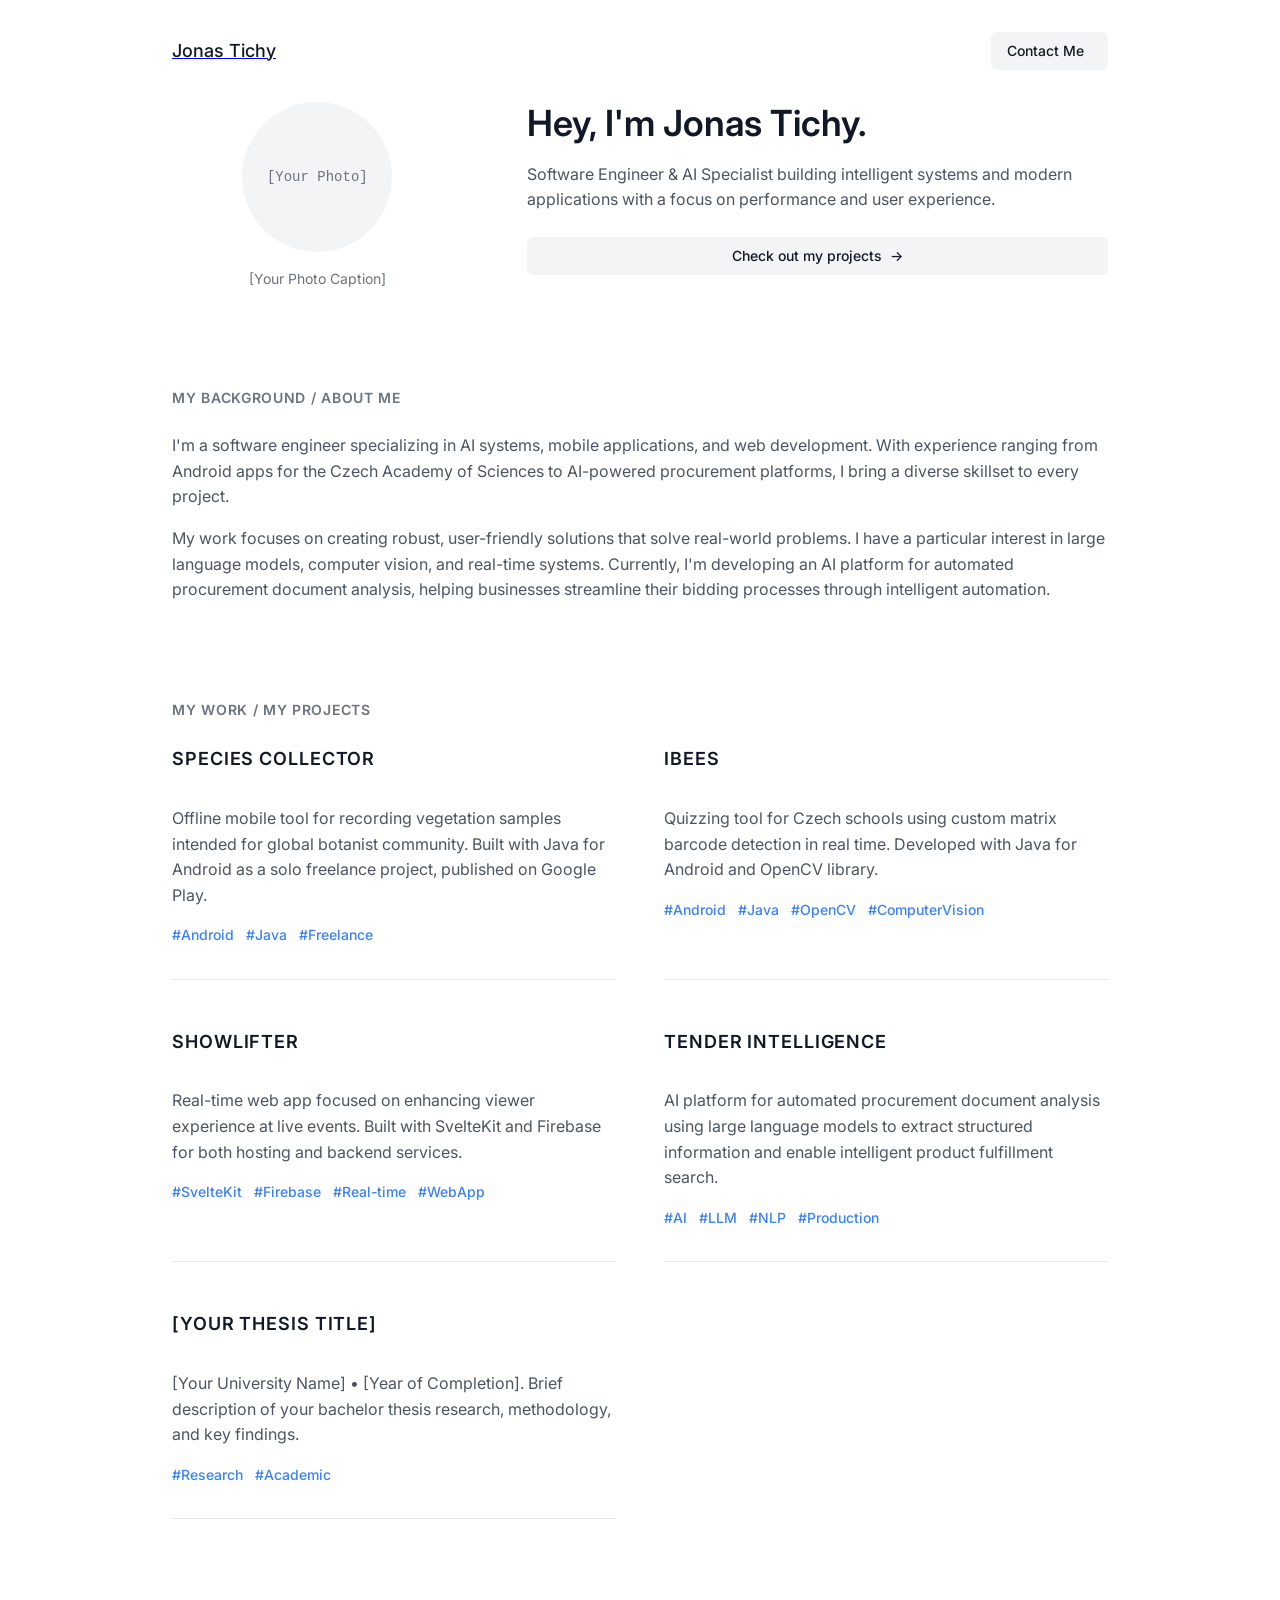
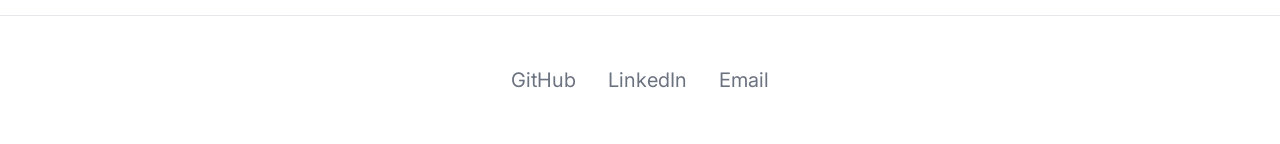
==== index.html @ cbcf2bc0 "first commit" ====
<!DOCTYPE html>
<html lang="en">
<head>
    <meta charset="UTF-8">
    <meta name="viewport" content="width=device-width, initial-scale=1.0">
    <meta name="description" content="Jonas Tichy - Software Engineer Portfolio">
    <title>Jonas Tichy | Software Engineer</title>
    <link rel="stylesheet" href="style.css">
    <link rel="preconnect" href="https://fonts.googleapis.com">
    <link rel="preconnect" href="https://fonts.gstatic.com" crossorigin>
    <link href="https://fonts.googleapis.com/css2?family=Inter:wght@400;500;600;700&display=swap" rel="stylesheet">
</head>
<body>
    <!-- NAVBAR -->
    <div class="navbar">
        <a class="nav-title-link" href="./index.html">
            <span class="nav-title">Jonas Tichy</span>
        </a>
        <a class="button" href="mailto:your.email@example.com">
            <span class="button-text">Contact Me</span>
        </a>
    </div>

    <!-- MAIN PAGE CONTENT -->
    <div id="main-content">

        <!-- PORTFOLIO HEADER -->
        <div id="portfolio-header">
            <div id="portfolio-header-image-container">
                <div class="portfolio-header-image">[Your Photo]</div>
                <div class="image-caption">[Your Photo Caption]</div>
            </div>
            <div id="portfolio-header-text-container">
                <div class="header-text">
                    <span class="main-title">Hey, I'm Jonas Tichy.</span>
                    <div class="body-text">Software Engineer & AI Specialist building intelligent systems and modern applications with a focus on performance and user experience.</div>
                </div>
                <a class="button" href="#my-work-section">
                    <span class="button-text">Check out my projects</span>
                    <span class="right-arrow-icon">→</span>
                </a>
            </div>
        </div>

        <!-- ABOUT SECTION -->
        <div id="about-section">
            <span class="subheader-text">My Background / About Me</span>
            <div class="about-section-content">
                <div class="body-text">I'm a software engineer specializing in AI systems, mobile applications, and web development. With experience ranging from Android apps for the Czech Academy of Sciences to AI-powered procurement platforms, I bring a diverse skillset to every project.</div>
                <div class="body-text">My work focuses on creating robust, user-friendly solutions that solve real-world problems. I have a particular interest in large language models, computer vision, and real-time systems. Currently, I'm developing an AI platform for automated procurement document analysis, helping businesses streamline their bidding processes through intelligent automation.</div>
            </div>
        </div>

        <!-- PROJECTS / MY WORK SECTION -->
        <div id="my-work-section">
            <span class="subheader-text">My Work / My Projects</span>

            <div class="projects-container">
                <!-- Species Collector -->
                <div class="project-card">
                    <div class="project-card-text-container">
                        <div class="subheader-text project-title">Species Collector</div>
                        <div class="body-text project-card-text">Offline mobile tool for recording vegetation samples intended for global botanist community. Built with Java for Android as a solo freelance project, published on Google Play.</div>
                    </div>
                    <div class="project-tags">
                        <span class="tag">#Android</span>
                        <span class="tag">#Java</span>
                        <span class="tag">#Freelance</span>
                    </div>
                </div>

                <!-- iBees -->
                <div class="project-card">
                    <div class="project-card-text-container">
                        <div class="subheader-text project-title">iBees</div>
                        <div class="body-text project-card-text">Quizzing tool for Czech schools using custom matrix barcode detection in real time. Developed with Java for Android and OpenCV library.</div>
                    </div>
                    <div class="project-tags">
                        <span class="tag">#Android</span>
                        <span class="tag">#Java</span>
                        <span class="tag">#OpenCV</span>
                        <span class="tag">#ComputerVision</span>
                    </div>
                </div>

                <!-- Showlifter -->
                <div class="project-card">
                    <div class="project-card-text-container">
                        <div class="subheader-text project-title">Showlifter</div>
                        <div class="body-text project-card-text">Real-time web app focused on enhancing viewer experience at live events. Built with SvelteKit and Firebase for both hosting and backend services.</div>
                    </div>
                    <div class="project-tags">
                        <span class="tag">#SvelteKit</span>
                        <span class="tag">#Firebase</span>
                        <span class="tag">#Real-time</span>
                        <span class="tag">#WebApp</span>
                    </div>
                </div>

                <!-- Tender Intelligence -->
                <div class="project-card">
                    <div class="project-card-text-container">
                        <div class="subheader-text project-title">Tender Intelligence</div>
                        <div class="body-text project-card-text">AI platform for automated procurement document analysis using large language models to extract structured information and enable intelligent product fulfillment search.</div>
                    </div>
                    <div class="project-tags">
                        <span class="tag">#AI</span>
                        <span class="tag">#LLM</span>
                        <span class="tag">#NLP</span>
                        <span class="tag">#Production</span>
                    </div>
                </div>

                <!-- Bachelor Thesis -->
                <div class="project-card">
                    <div class="project-card-text-container">
                        <div class="subheader-text project-title">[Your Thesis Title]</div>
                        <div class="body-text project-card-text">[Your University Name] • [Year of Completion]. Brief description of your bachelor thesis research, methodology, and key findings.</div>
                    </div>
                    <div class="project-tags">
                        <span class="tag">#Research</span>
                        <span class="tag">#Academic</span>
                    </div>
                </div>
            </div>
        </div>
    </div>

    <!-- FOOTER -->
    <div id="footer">
        <a class="icon-link" target="_blank" href="https://github.com/yourusername">
            <span class="footer-icon">GitHub</span>
        </a>
        <a class="icon-link" target="_blank" href="https://linkedin.com/in/yourprofile">
            <span class="footer-icon">LinkedIn</span>
        </a>
        <a class="icon-link" href="mailto:your.email@example.com">
            <span class="footer-icon">Email</span>
        </a>
    </div>

</body>
</html>
---- style.css ----
/* Base Reset */
* {
    margin: 0;
    padding: 0;
    box-sizing: border-box;
}

body {
    font-family: 'Inter', -apple-system, BlinkMacSystemFont, 'Segoe UI', Roboto, sans-serif;
    background-color: #ffffff;
    color: #111827;
    line-height: 1.6;
    font-size: 16px;
    overflow-x: hidden;
}

/* Layout */
#main-content {
    max-width: 1000px;
    margin: 0 auto;
    padding: 0 2rem;
}

/* Navbar */
.navbar {
    display: flex;
    justify-content: space-between;
    align-items: center;
    padding: 2rem 2rem;
    max-width: 1000px;
    margin: 0 auto;
}

.nav-title {
    font-size: 1.125rem;
    font-weight: 500;
    color: #111827;
    text-decoration: none;
}

.button {
    display: inline-flex;
    align-items: center;
    justify-content: center;
    padding: 0.5rem 1rem;
    background-color: #f3f4f6;
    color: #111827;
    border-radius: 0.375rem;
    text-decoration: none;
    font-weight: 500;
    font-size: 0.875rem;
    transition: all 0.2s ease-in-out;
}

.button:hover {
    background-color: #e5e7eb;
}

.button-text {
    margin-right: 0.5rem;
}

.right-arrow-icon {
    font-size: 0.875rem;
}

/* Portfolio Header */
#portfolio-header {
    display: grid;
    grid-template-columns: 1fr 2fr;
    gap: 4rem;
    margin-bottom: 6rem;
    align-items: start;
}

#portfolio-header-image-container {
    display: flex;
    flex-direction: column;
    align-items: center;
}

.portfolio-header-image {
    width: 150px;
    height: 150px;
    border-radius: 50%;
    background-color: #f3f4f6;
    display: flex;
    align-items: center;
    justify-content: center;
    color: #6b7280;
    font-family: monospace;
    font-size: 0.875rem;
    margin-bottom: 1rem;
}

.image-caption {
    color: #6b7280;
    font-size: 0.875rem;
}

#portfolio-header-text-container {
    display: flex;
    flex-direction: column;
    gap: 1.5rem;
}

.header-text {
    display: flex;
    flex-direction: column;
    gap: 1rem;
}

.main-title {
    font-size: 2.25rem;
    font-weight: 600;
    line-height: 1.2;
    color: #111827;
}

.body-text {
    color: #4b5563;
    line-height: 1.6;
    font-size: 1rem;
}

/* About Section */
#about-section {
    margin-bottom: 6rem;
}

.subheader-text {
    font-size: 0.875rem;
    font-weight: 600;
    text-transform: uppercase;
    letter-spacing: 0.05em;
    color: #6b7280;
    margin-bottom: 1.5rem;
    display: block;
}

.about-section-content {
    display: flex;
    flex-direction: column;
    gap: 1rem;
}

/* Projects Section */
#my-work-section {
    margin-bottom: 6rem;
}

.projects-container {
    display: grid;
    grid-template-columns: repeat(auto-fit, minmax(300px, 1fr));
    gap: 3rem;
}

.project-card {
    display: flex;
    flex-direction: column;
    gap: 1rem;
    padding-bottom: 2rem;
    border-bottom: 1px solid #e5e7eb;
}

.project-card-text-container {
    display: flex;
    flex-direction: column;
    gap: 0.5rem;
}

.project-title {
    font-size: 1.125rem;
    font-weight: 600;
    color: #111827;
}

.project-card-text {
    color: #4b5563;
    line-height: 1.6;
}

.project-tags {
    display: flex;
    flex-wrap: wrap;
    gap: 0.75rem;
}

.tag {
    color: #3b82f6;
    font-size: 0.875rem;
    font-weight: 500;
}

/* Footer */
#footer {
    display: flex;
    justify-content: center;
    gap: 2rem;
    padding: 3rem 0;
    border-top: 1px solid #e5e7eb;
    margin-top: 4rem;
}

.icon-link {
    color: #6b7280;
    text-decoration: none;
    transition: color 0.2s ease-in-out;
}

.icon-link:hover {
    color: #111827;
}

.footer-icon {
    font-size: 1.25rem;
}

/* Responsive Design */
@media (max-width: 768px) {
    #portfolio-header {
        grid-template-columns: 1fr;
        gap: 2rem;
    }
    
    .projects-container {
        grid-template-columns: 1fr;
    }
    
    #main-content {
        padding: 0 1.5rem;
    }
    
    .navbar {
        padding: 1.5rem 1.5rem;
    }
}

@media (max-width: 480px) {
    .main-title {
        font-size: 1.75rem;
    }
    
    #portfolio-header {
        gap: 1.5rem;
    }
}
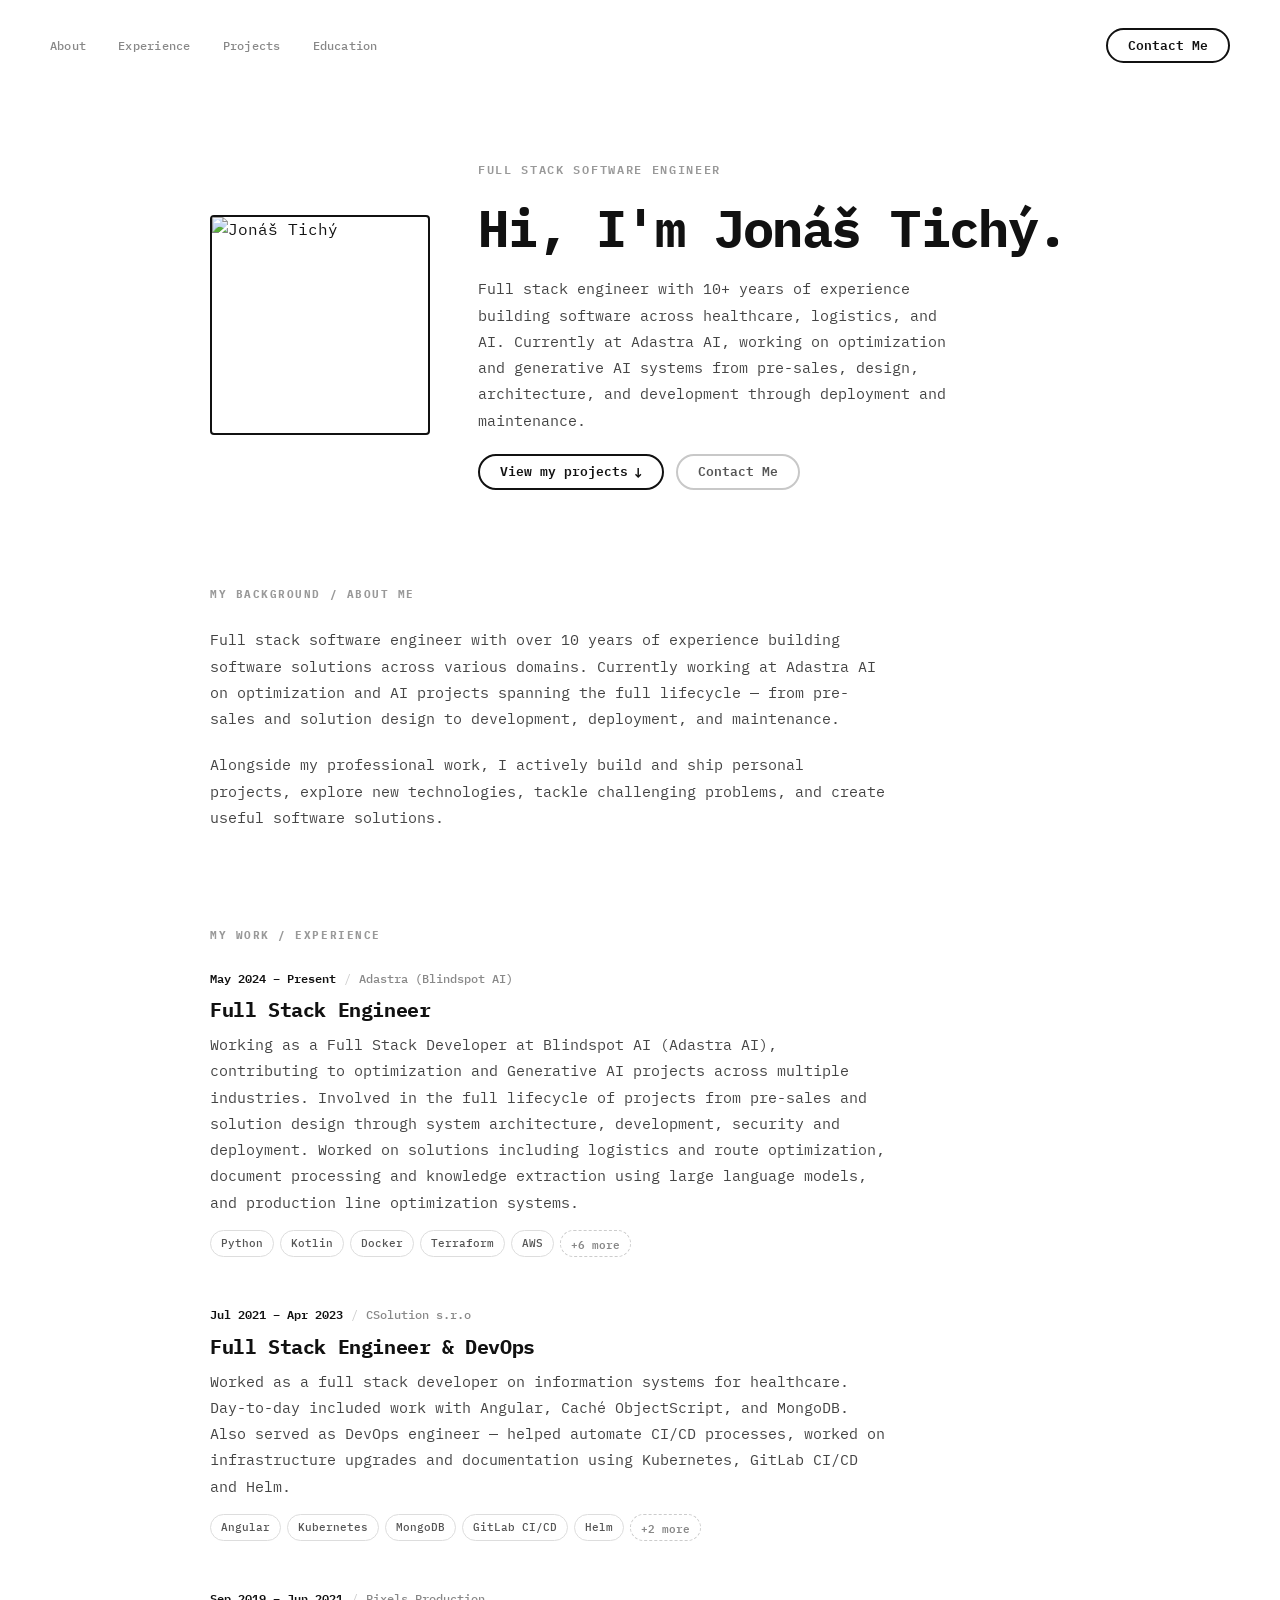
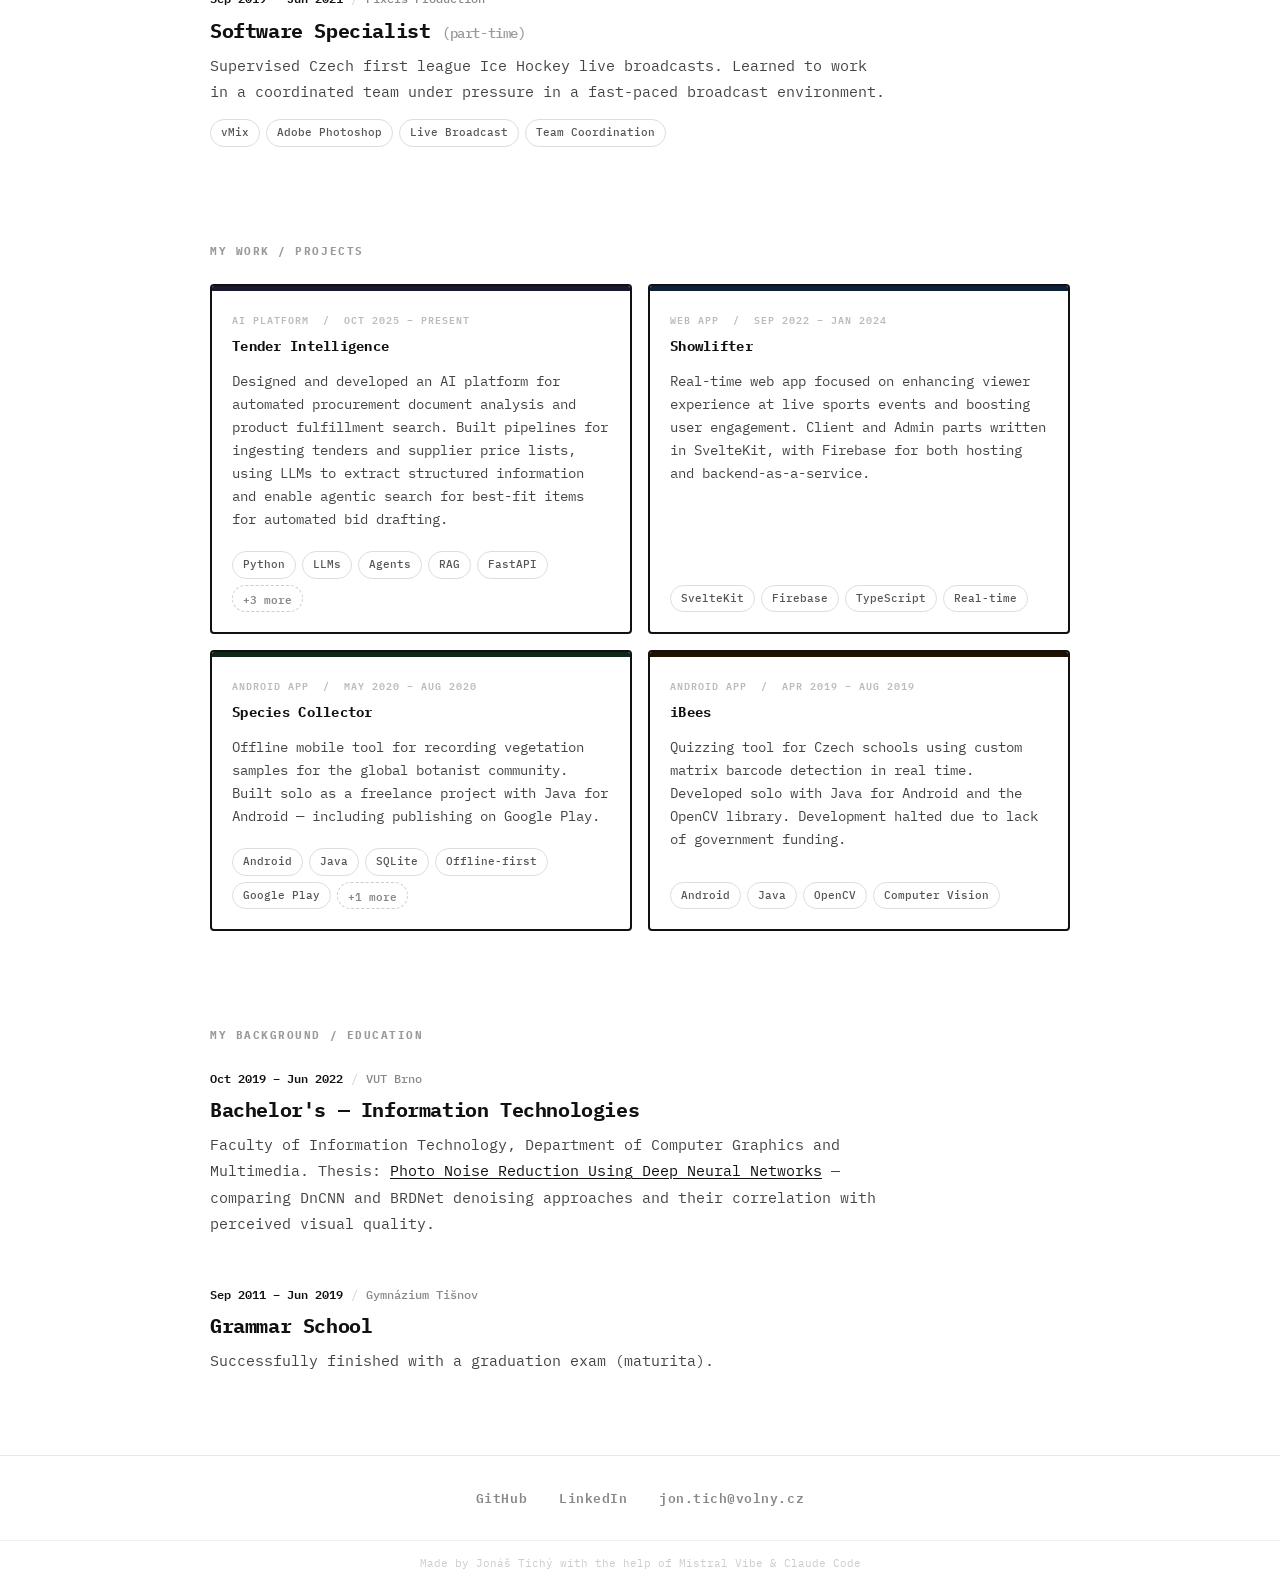
==== commit 371c57ab: "Add new design" ====
--- a/index.html
+++ b/index.html
@@ -1,143 +1,406 @@
-<!DOCTYPE html>
+<!doctype html>
 <html lang="en">
-<head>
-    <meta charset="UTF-8">
-    <meta name="viewport" content="width=device-width, initial-scale=1.0">
-    <meta name="description" content="Jonas Tichy - Software Engineer Portfolio">
-    <title>Jonas Tichy | Software Engineer</title>
-    <link rel="stylesheet" href="style.css">
-    <link rel="preconnect" href="https://fonts.googleapis.com">
-    <link rel="preconnect" href="https://fonts.gstatic.com" crossorigin>
-    <link href="https://fonts.googleapis.com/css2?family=Inter:wght@400;500;600;700&display=swap" rel="stylesheet">
-</head>
-<body>
+  <head>
+    <meta charset="UTF-8" />
+    <meta name="viewport" content="width=device-width, initial-scale=1.0" />
+    <meta
+      name="description"
+      content="Jonáš Tichý — Full Stack Software Engineer & AI Specialist building intelligent systems across logistics, healthcare, and procurement domains."
+    />
+    <meta
+      property="og:title"
+      content="Jonáš Tichý | Full Stack Software Engineer"
+    />
+    <meta
+      property="og:description"
+      content="Full stack engineer with 10+ years of experience, currently at Adastra AI."
+    />
+    <meta property="og:type" content="website" />
+    <title>Jonáš Tichý | Software Engineer</title>
+    <link rel="preconnect" href="https://fonts.googleapis.com" />
+    <link rel="preconnect" href="https://fonts.gstatic.com" crossorigin />
+    <link
+      href="https://fonts.googleapis.com/css2?family=IBM+Plex+Mono:wght@400;500;600;700&display=swap"
+      rel="stylesheet"
+    />
+    <link rel="stylesheet" href="style.css" />
+  </head>
+  <body>
+    <a class="skip-link" href="#main-content">Skip to main content</a>
+
     <!-- NAVBAR -->
-    <div class="navbar">
-        <a class="nav-title-link" href="./index.html">
-            <span class="nav-title">Jonas Tichy</span>
-        </a>
-        <a class="button" href="mailto:your.email@example.com">
-            <span class="button-text">Contact Me</span>
-        </a>
-    </div>
+    <nav
+      class="navbar"
+      id="navbar"
+      role="navigation"
+      aria-label="Main navigation"
+    >
+      <div class="nav-links">
+        <a class="nav-link" href="#about">About</a>
+        <a class="nav-link" href="#experience">Experience</a>
+        <a class="nav-link" href="#projects">Projects</a>
+        <a class="nav-link" href="#education">Education</a>
+      </div>
+      <a
+        class="button"
+        href="mailto:jon.tich@volny.cz"
+        aria-label="Send email to Jonáš Tichý"
+      >
+        <span class="button-text">Contact Me</span>
+      </a>
+    </nav>
 
     <!-- MAIN PAGE CONTENT -->
     <div id="main-content">
-
-        <!-- PORTFOLIO HEADER -->
+      <!-- HERO -->
+      <section id="hero" aria-label="Introduction">
         <div id="portfolio-header">
-            <div id="portfolio-header-image-container">
-                <div class="portfolio-header-image">[Your Photo]</div>
-                <div class="image-caption">[Your Photo Caption]</div>
-            </div>
-            <div id="portfolio-header-text-container">
-                <div class="header-text">
-                    <span class="main-title">Hey, I'm Jonas Tichy.</span>
-                    <div class="body-text">Software Engineer & AI Specialist building intelligent systems and modern applications with a focus on performance and user experience.</div>
-                </div>
-                <a class="button" href="#my-work-section">
-                    <span class="button-text">Check out my projects</span>
-                    <span class="right-arrow-icon">→</span>
-                </a>
-            </div>
+          <div id="portfolio-header-image-container">
+            <img
+              src="./assets/Sn%C3%ADmek%20obrazovky%202025-10-15%20v%208.24.34.png"
+              class="portfolio-header-image"
+              alt="Jonáš Tichý"
+            />
+          </div>
+          <div id="portfolio-header-text-container">
+            <div class="hero-label">Full Stack Software Engineer</div>
+            <h1 class="main-title">Hi, I'm Jonáš Tichý.</h1>
+            <p class="body-text hero-bio">
+              Full stack engineer with 10+ years of experience building software
+              across healthcare, logistics, and AI. Currently at Adastra AI,
+              working on optimization and generative AI systems from pre-sales,
+              design, architecture, and development through deployment and
+              maintenance.
+            </p>
+            <div class="hero-actions">
+              <a class="button" href="#projects">
+                <span class="button-text">View my projects</span>
+                <span class="arrow-icon" aria-hidden="true">↓</span>
+              </a>
+              <a class="button button-ghost" href="mailto:jon.tich@volny.cz">
+                <span class="button-text">Contact Me</span>
+              </a>
+            </div>
+          </div>
         </div>
-
-        <!-- ABOUT SECTION -->
-        <div id="about-section">
-            <span class="subheader-text">My Background / About Me</span>
-            <div class="about-section-content">
-                <div class="body-text">I'm a software engineer specializing in AI systems, mobile applications, and web development. With experience ranging from Android apps for the Czech Academy of Sciences to AI-powered procurement platforms, I bring a diverse skillset to every project.</div>
-                <div class="body-text">My work focuses on creating robust, user-friendly solutions that solve real-world problems. I have a particular interest in large language models, computer vision, and real-time systems. Currently, I'm developing an AI platform for automated procurement document analysis, helping businesses streamline their bidding processes through intelligent automation.</div>
-            </div>
+      </section>
+
+      <!-- ABOUT -->
+      <section id="about" aria-label="About Jonáš Tichý">
+        <span class="subheader-text">My Background / About Me</span>
+        <div class="about-section-content">
+          <p class="body-text">
+            Full stack software engineer with over 10 years of experience
+            building software solutions across various domains. Currently
+            working at Adastra AI on optimization and AI projects spanning the
+            full lifecycle — from pre-sales and solution design to development,
+            deployment, and maintenance.
+          </p>
+          <p class="body-text">
+            Alongside my professional work, I actively build and ship personal
+            projects, explore new technologies, tackle challenging problems, and
+            create useful software solutions.
+          </p>
         </div>
-
-        <!-- PROJECTS / MY WORK SECTION -->
-        <div id="my-work-section">
-            <span class="subheader-text">My Work / My Projects</span>
-
-            <div class="projects-container">
-                <!-- Species Collector -->
-                <div class="project-card">
-                    <div class="project-card-text-container">
-                        <div class="subheader-text project-title">Species Collector</div>
-                        <div class="body-text project-card-text">Offline mobile tool for recording vegetation samples intended for global botanist community. Built with Java for Android as a solo freelance project, published on Google Play.</div>
-                    </div>
-                    <div class="project-tags">
-                        <span class="tag">#Android</span>
-                        <span class="tag">#Java</span>
-                        <span class="tag">#Freelance</span>
-                    </div>
-                </div>
-
-                <!-- iBees -->
-                <div class="project-card">
-                    <div class="project-card-text-container">
-                        <div class="subheader-text project-title">iBees</div>
-                        <div class="body-text project-card-text">Quizzing tool for Czech schools using custom matrix barcode detection in real time. Developed with Java for Android and OpenCV library.</div>
-                    </div>
-                    <div class="project-tags">
-                        <span class="tag">#Android</span>
-                        <span class="tag">#Java</span>
-                        <span class="tag">#OpenCV</span>
-                        <span class="tag">#ComputerVision</span>
-                    </div>
-                </div>
-
-                <!-- Showlifter -->
-                <div class="project-card">
-                    <div class="project-card-text-container">
-                        <div class="subheader-text project-title">Showlifter</div>
-                        <div class="body-text project-card-text">Real-time web app focused on enhancing viewer experience at live events. Built with SvelteKit and Firebase for both hosting and backend services.</div>
-                    </div>
-                    <div class="project-tags">
-                        <span class="tag">#SvelteKit</span>
-                        <span class="tag">#Firebase</span>
-                        <span class="tag">#Real-time</span>
-                        <span class="tag">#WebApp</span>
-                    </div>
-                </div>
-
-                <!-- Tender Intelligence -->
-                <div class="project-card">
-                    <div class="project-card-text-container">
-                        <div class="subheader-text project-title">Tender Intelligence</div>
-                        <div class="body-text project-card-text">AI platform for automated procurement document analysis using large language models to extract structured information and enable intelligent product fulfillment search.</div>
-                    </div>
-                    <div class="project-tags">
-                        <span class="tag">#AI</span>
-                        <span class="tag">#LLM</span>
-                        <span class="tag">#NLP</span>
-                        <span class="tag">#Production</span>
-                    </div>
-                </div>
-
-                <!-- Bachelor Thesis -->
-                <div class="project-card">
-                    <div class="project-card-text-container">
-                        <div class="subheader-text project-title">[Your Thesis Title]</div>
-                        <div class="body-text project-card-text">[Your University Name] • [Year of Completion]. Brief description of your bachelor thesis research, methodology, and key findings.</div>
-                    </div>
-                    <div class="project-tags">
-                        <span class="tag">#Research</span>
-                        <span class="tag">#Academic</span>
-                    </div>
-                </div>
-            </div>
+      </section>
+
+      <!-- EXPERIENCE -->
+      <section id="experience" aria-label="Work experience">
+        <span class="subheader-text">My Work / Experience</span>
+        <div class="experience-list">
+          <div class="experience-item">
+            <div class="experience-meta">
+              <span class="experience-period">May 2024 – Present</span>
+              <span class="experience-sep" aria-hidden="true">/</span>
+              <span class="experience-org">Adastra (Blindspot AI)</span>
+            </div>
+            <h3 class="experience-title">Full Stack Engineer</h3>
+            <p class="body-text">
+              Working as a Full Stack Developer at Blindspot AI (Adastra AI),
+              contributing to optimization and Generative AI projects across
+              multiple industries. Involved in the full lifecycle of projects
+              from pre-sales and solution design through system architecture,
+              development, security and deployment. Worked on solutions
+              including logistics and route optimization, document processing
+              and knowledge extraction using large language models, and
+              production line optimization systems.
+            </p>
+            <div class="tag-row">
+              <span class="tag">Python</span>
+              <span class="tag">Kotlin</span>
+              <span class="tag">Docker</span>
+              <span class="tag">Terraform</span>
+              <span class="tag">AWS</span>
+              <span class="tag-more-wrapper">
+                <button class="tag tag-more" aria-expanded="false">
+                  +6 more
+                </button>
+                <div class="tag-popover" hidden>
+                  <span class="tag">Azure</span>
+                  <span class="tag">LLMs</span>
+                  <span class="tag">React</span>
+                  <span class="tag">Svelte</span>
+                  <span class="tag">CI/CD</span>
+                  <span class="tag">Kubernetes</span>
+                </div>
+              </span>
+            </div>
+          </div>
+
+          <div class="experience-item">
+            <div class="experience-meta">
+              <span class="experience-period">Jul 2021 – Apr 2023</span>
+              <span class="experience-sep" aria-hidden="true">/</span>
+              <span class="experience-org">CSolution s.r.o</span>
+            </div>
+            <h3 class="experience-title">Full Stack Engineer &amp; DevOps</h3>
+            <p class="body-text">
+              Worked as a full stack developer on information systems for
+              healthcare. Day-to-day included work with Angular, Caché
+              ObjectScript, and MongoDB. Also served as DevOps engineer — helped
+              automate CI/CD processes, worked on infrastructure upgrades and
+              documentation using Kubernetes, GitLab CI/CD and Helm.
+            </p>
+            <div class="tag-row">
+              <span class="tag">Angular</span>
+              <span class="tag">Kubernetes</span>
+              <span class="tag">MongoDB</span>
+              <span class="tag">GitLab CI/CD</span>
+              <span class="tag">Helm</span>
+              <span class="tag-more-wrapper">
+                <button class="tag tag-more" aria-expanded="false">
+                  +2 more
+                </button>
+                <div class="tag-popover" hidden>
+                  <span class="tag">Docker</span>
+                  <span class="tag">Caché ObjectScript</span>
+                </div>
+              </span>
+            </div>
+          </div>
+
+          <div class="experience-item">
+            <div class="experience-meta">
+              <span class="experience-period">Sep 2019 – Jun 2021</span>
+              <span class="experience-sep" aria-hidden="true">/</span>
+              <span class="experience-org">Pixels Production</span>
+            </div>
+            <h3 class="experience-title">
+              Software Specialist
+              <span class="experience-note">(part-time)</span>
+            </h3>
+            <p class="body-text">
+              Supervised Czech first league Ice Hockey live broadcasts. Learned
+              to work in a coordinated team under pressure in a fast-paced
+              broadcast environment.
+            </p>
+            <div class="tag-row">
+              <span class="tag">vMix</span>
+              <span class="tag">Adobe Photoshop</span>
+              <span class="tag">Live Broadcast</span>
+              <span class="tag">Team Coordination</span>
+            </div>
+          </div>
         </div>
+      </section>
+
+      <!-- PROJECTS -->
+      <section id="projects" aria-label="Notable projects">
+        <span class="subheader-text">My Work / Projects</span>
+        <div class="projects-container">
+          <div class="project-card">
+            <div class="project-color-bar" style="--ph-color: #1a1a2e"></div>
+            <div class="project-card-text-container">
+              <div class="project-card-header">
+                <div class="project-meta">
+                  AI Platform &nbsp;/&nbsp; Oct 2025 – Present
+                </div>
+                <span class="project-title">Tender Intelligence</span>
+              </div>
+              <p class="body-text project-card-text">
+                Designed and developed an AI platform for automated procurement
+                document analysis and product fulfillment search. Built
+                pipelines for ingesting tenders and supplier price lists, using
+                LLMs to extract structured information and enable agentic search
+                for best-fit items for automated bid drafting.
+              </p>
+              <div class="tag-row">
+                <span class="tag">Python</span>
+                <span class="tag">LLMs</span>
+                <span class="tag">Agents</span>
+                <span class="tag">RAG</span>
+                <span class="tag">FastAPI</span>
+                <span class="tag-more-wrapper">
+                  <button class="tag tag-more" aria-expanded="false">
+                    +3 more
+                  </button>
+                  <div class="tag-popover" hidden>
+                    <span class="tag">Docker</span>
+                    <span class="tag">PostgreSQL</span>
+                    <span class="tag">On-premise</span>
+                  </div>
+                </span>
+              </div>
+            </div>
+          </div>
+
+          <div class="project-card">
+            <div class="project-color-bar" style="--ph-color: #0d2137"></div>
+            <div class="project-card-text-container">
+              <div class="project-card-header">
+                <div class="project-meta">
+                  Web App &nbsp;/&nbsp; Sep 2022 – Jan 2024
+                </div>
+                <span class="project-title">Showlifter</span>
+              </div>
+              <p class="body-text project-card-text">
+                Real-time web app focused on enhancing viewer experience at live
+                sports events and boosting user engagement. Client and Admin
+                parts written in SvelteKit, with Firebase for both hosting and
+                backend-as-a-service.
+              </p>
+              <div class="tag-row">
+                <span class="tag">SvelteKit</span>
+                <span class="tag">Firebase</span>
+                <span class="tag">TypeScript</span>
+                <span class="tag">Real-time</span>
+              </div>
+            </div>
+          </div>
+
+          <div class="project-card">
+            <div class="project-color-bar" style="--ph-color: #0f2818"></div>
+            <div class="project-card-text-container">
+              <div class="project-card-header">
+                <div class="project-meta">
+                  Android App &nbsp;/&nbsp; May 2020 – Aug 2020
+                </div>
+                <span class="project-title">Species Collector</span>
+              </div>
+              <p class="body-text project-card-text">
+                Offline mobile tool for recording vegetation samples for the
+                global botanist community. Built solo as a freelance project
+                with Java for Android — including publishing on Google Play.
+              </p>
+              <div class="tag-row">
+                <span class="tag">Android</span>
+                <span class="tag">Java</span>
+                <span class="tag">SQLite</span>
+                <span class="tag">Offline-first</span>
+                <span class="tag">Google Play</span>
+                <span class="tag-more-wrapper">
+                  <button class="tag tag-more" aria-expanded="false">
+                    +1 more
+                  </button>
+                  <div class="tag-popover" hidden>
+                    <span class="tag">Freelance</span>
+                  </div>
+                </span>
+              </div>
+            </div>
+          </div>
+
+          <div class="project-card">
+            <div class="project-color-bar" style="--ph-color: #1f1200"></div>
+            <div class="project-card-text-container">
+              <div class="project-card-header">
+                <div class="project-meta">
+                  Android App &nbsp;/&nbsp; Apr 2019 – Aug 2019
+                </div>
+                <span class="project-title">iBees</span>
+              </div>
+              <p class="body-text project-card-text">
+                Quizzing tool for Czech schools using custom matrix barcode
+                detection in real time. Developed solo with Java for Android and
+                the OpenCV library. Development halted due to lack of government
+                funding.
+              </p>
+              <div class="tag-row">
+                <span class="tag">Android</span>
+                <span class="tag">Java</span>
+                <span class="tag">OpenCV</span>
+                <span class="tag">Computer Vision</span>
+              </div>
+            </div>
+          </div>
+        </div>
+      </section>
+
+      <!-- EDUCATION -->
+      <section id="education" aria-label="Education">
+        <span class="subheader-text">My Background / Education</span>
+        <div class="experience-list">
+          <div class="experience-item">
+            <div class="experience-meta">
+              <span class="experience-period">Oct 2019 – Jun 2022</span>
+              <span class="experience-sep" aria-hidden="true">/</span>
+              <span class="experience-org">VUT Brno</span>
+            </div>
+            <h3 class="experience-title">
+              Bachelor's — Information Technologies
+            </h3>
+            <p class="body-text">
+              Faculty of Information Technology, Department of Computer Graphics
+              and Multimedia. Thesis:
+              <a
+                class="inline-link"
+                href="https://www.fit.vut.cz/study/thesis/25132/.en"
+                target="_blank"
+                rel="noopener noreferrer"
+                >Photo Noise Reduction Using Deep Neural Networks</a
+              >
+              — comparing DnCNN and BRDNet denoising approaches and their
+              correlation with perceived visual quality.
+            </p>
+          </div>
+
+          <div class="experience-item">
+            <div class="experience-meta">
+              <span class="experience-period">Sep 2011 – Jun 2019</span>
+              <span class="experience-sep" aria-hidden="true">/</span>
+              <span class="experience-org">Gymnázium Tišnov</span>
+            </div>
+            <h3 class="experience-title">Grammar School</h3>
+            <p class="body-text">
+              Successfully finished with a graduation exam (maturita).
+            </p>
+          </div>
+        </div>
+      </section>
     </div>
 
     <!-- FOOTER -->
-    <div id="footer">
-        <a class="icon-link" target="_blank" href="https://github.com/yourusername">
-            <span class="footer-icon">GitHub</span>
-        </a>
-        <a class="icon-link" target="_blank" href="https://linkedin.com/in/yourprofile">
-            <span class="footer-icon">LinkedIn</span>
-        </a>
-        <a class="icon-link" href="mailto:your.email@example.com">
-            <span class="footer-icon">Email</span>
-        </a>
-    </div>
-
-</body>
-</html>+    <footer id="footer" role="contentinfo">
+      <a
+        class="icon-link"
+        href="https://github.com/JondaGit"
+        target="_blank"
+        rel="noopener noreferrer"
+        aria-label="GitHub profile"
+        >GitHub</a
+      >
+      <a
+        class="icon-link"
+        href="https://www.linkedin.com/in/jon%C3%A1%C5%A1-tich%C3%BD-436128239/"
+        target="_blank"
+        rel="noopener noreferrer"
+        aria-label="LinkedIn profile"
+        >LinkedIn</a
+      >
+      <a
+        class="icon-link"
+        href="mailto:jon.tich@volny.cz"
+        aria-label="Send email"
+        >jon.tich@volny.cz</a
+      >
+    </footer>
+
+    <div id="made-by">Made by Jonáš Tichý with the help of Mistral Vibe &amp; Claude Code</div>
+
+    <button class="scroll-top" id="scrollTop" aria-label="Scroll to top">
+      ↑
+    </button>
+
+    <script src="script.js"></script>
+  </body>
+</html>
--- a/style.css
+++ b/style.css
@@ -1,247 +1,575 @@
-/* Base Reset */
-* {
-    margin: 0;
-    padding: 0;
-    box-sizing: border-box;
+/* ============================================
+   BASE RESET
+   ============================================ */
+*, *::before, *::after {
+  box-sizing: border-box;
+  margin: 0;
+  padding: 0;
+}
+
+html {
+  text-size-adjust: none;
+  -webkit-text-size-adjust: none;
+  scroll-behavior: smooth;
 }
 
 body {
-    font-family: 'Inter', -apple-system, BlinkMacSystemFont, 'Segoe UI', Roboto, sans-serif;
-    background-color: #ffffff;
-    color: #111827;
-    line-height: 1.6;
-    font-size: 16px;
-    overflow-x: hidden;
-}
-
-/* Layout */
+  font-family: 'IBM Plex Mono', 'Courier New', monospace;
+  background-color: #ffffff;
+  color: #111111;
+  line-height: 1.6;
+  font-size: 16px;
+  -webkit-font-smoothing: antialiased;
+  -moz-osx-font-smoothing: grayscale;
+  overflow-x: hidden;
+}
+
+a { color: inherit; text-decoration: none; }
+ul, ol { list-style: none; }
+button { border: none; background: none; cursor: pointer; font: inherit; color: inherit; }
+img, svg { display: block; }
+
+/* ============================================
+   SKIP LINK
+   ============================================ */
+.skip-link {
+  position: fixed;
+  top: -100%;
+  left: 1rem;
+  z-index: 9999;
+  background: #111;
+  color: #fff;
+  padding: 8px 16px;
+  border-radius: 50px;
+  font-size: 13px;
+  font-weight: 600;
+  transition: top 0.2s;
+}
+.skip-link:focus { top: 1rem; }
+
+/* ============================================
+   NAVBAR
+   ============================================ */
+.navbar {
+  width: 100%;
+  padding: 28px 50px;
+  display: flex;
+  justify-content: space-between;
+  align-items: center;
+  position: fixed;
+  top: 0;
+  left: 0;
+  z-index: 100;
+  background: rgba(255, 255, 255, 0.92);
+  backdrop-filter: blur(12px);
+  -webkit-backdrop-filter: blur(12px);
+  border-bottom: 1px solid transparent;
+  transition: border-color 0.25s ease, padding 0.25s ease;
+}
+
+.navbar.scrolled {
+  border-color: #e8e8e8;
+  padding: 20px 50px;
+}
+
+.nav-links {
+  display: flex;
+  gap: 2rem;
+  margin-right: auto;
+}
+
+.nav-link {
+  font-size: 12px;
+  font-weight: 500;
+  color: #888;
+  letter-spacing: 0.02em;
+  transition: color 0.15s ease;
+}
+.nav-link:hover { color: #111; }
+
+/* ============================================
+   BUTTONS
+   ============================================ */
+.button {
+  display: inline-flex;
+  align-items: center;
+  gap: 6px;
+  padding: 9px 20px;
+  border: 2px solid #111111;
+  border-radius: 50px;
+  font-family: inherit;
+  font-size: 13px;
+  font-weight: 600;
+  color: #111111;
+  text-decoration: none;
+  background: transparent;
+  transition: background 0.15s ease, color 0.15s ease;
+  cursor: pointer;
+  white-space: nowrap;
+}
+
+.button:hover {
+  background: #111111;
+  color: #ffffff;
+}
+
+.button-ghost {
+  border-color: #c8c8c8;
+  color: #555;
+}
+.button-ghost:hover {
+  background: #111;
+  color: #fff;
+  border-color: #111;
+}
+
+.button-text { line-height: 1; }
+
+.arrow-icon {
+  font-size: 14px;
+  line-height: 1;
+  display: inline-block;
+  transition: transform 0.15s ease;
+}
+.button:hover .arrow-icon { transform: translateY(2px); }
+
+/* ============================================
+   MAIN LAYOUT
+   ============================================ */
 #main-content {
-    max-width: 1000px;
-    margin: 0 auto;
-    padding: 0 2rem;
-}
-
-/* Navbar */
-.navbar {
-    display: flex;
-    justify-content: space-between;
-    align-items: center;
-    padding: 2rem 2rem;
-    max-width: 1000px;
-    margin: 0 auto;
-}
-
-.nav-title {
-    font-size: 1.125rem;
-    font-weight: 500;
-    color: #111827;
-    text-decoration: none;
-}
-
-.button {
-    display: inline-flex;
-    align-items: center;
-    justify-content: center;
-    padding: 0.5rem 1rem;
-    background-color: #f3f4f6;
-    color: #111827;
-    border-radius: 0.375rem;
-    text-decoration: none;
-    font-weight: 500;
-    font-size: 0.875rem;
-    transition: all 0.2s ease-in-out;
-}
-
-.button:hover {
-    background-color: #e5e7eb;
-}
-
-.button-text {
-    margin-right: 0.5rem;
-}
-
-.right-arrow-icon {
-    font-size: 0.875rem;
-}
-
-/* Portfolio Header */
+  max-width: 960px;
+  margin: 0 auto;
+  padding: 160px 50px 80px;
+  display: flex;
+  flex-direction: column;
+  gap: 96px;
+}
+
+/* ============================================
+   HERO
+   ============================================ */
 #portfolio-header {
-    display: grid;
-    grid-template-columns: 1fr 2fr;
-    gap: 4rem;
-    margin-bottom: 6rem;
-    align-items: start;
+  display: flex;
+  gap: 48px;
+  align-items: center;
 }
 
 #portfolio-header-image-container {
-    display: flex;
+  flex-shrink: 0;
+  width: 220px;
+}
+
+.portfolio-header-image {
+  width: 100%;
+  height: 220px;
+  object-fit: cover;
+  object-position: center top;
+  border-radius: 4px;
+  border: 2px solid #111;
+}
+
+#portfolio-header-text-container {
+  display: flex;
+  flex-direction: column;
+  gap: 20px;
+}
+
+.hero-label {
+  font-size: 12px;
+  font-weight: 600;
+  text-transform: uppercase;
+  letter-spacing: 0.14em;
+  color: #999;
+}
+
+.main-title {
+  font-size: clamp(2rem, 5vw, 3.25rem);
+  font-weight: 700;
+  line-height: 1.1;
+  letter-spacing: -0.03em;
+  color: #111;
+}
+
+.hero-bio {
+  max-width: 480px;
+}
+
+.hero-actions {
+  display: flex;
+  gap: 12px;
+  flex-wrap: wrap;
+}
+
+/* ============================================
+   TYPOGRAPHY
+   ============================================ */
+.subheader-text {
+  font-size: 11px;
+  font-weight: 700;
+  text-transform: uppercase;
+  letter-spacing: 0.14em;
+  color: #999;
+  display: block;
+  margin-bottom: 24px;
+}
+
+.body-text {
+  font-size: 15px;
+  font-weight: 400;
+  color: #444;
+  line-height: 1.75;
+}
+
+/* ============================================
+   ABOUT
+   ============================================ */
+#about {
+  display: flex;
+  flex-direction: column;
+}
+
+.about-section-content {
+  display: flex;
+  flex-direction: column;
+  gap: 20px;
+  max-width: 680px;
+}
+
+/* ============================================
+   PROJECT COLOR BAR
+   ============================================ */
+.project-color-bar {
+  width: 100%;
+  height: 5px;
+  background-color: var(--ph-color, #1a1a1a);
+  flex-shrink: 0;
+}
+
+/* ============================================
+   TAG POPOVER
+   ============================================ */
+
+.tag-row {
+  display: flex;
+  flex-wrap: wrap;
+  gap: 6px;
+  align-items: center;
+}
+
+.tag {
+  display: inline-block;
+  font-family: inherit;
+  font-size: 11px;
+  font-weight: 500;
+  color: #555;
+  padding: 4px 10px;
+  border: 1.5px solid #ddd;
+  border-radius: 50px;
+  white-space: nowrap;
+}
+
+.tag-more-wrapper {
+  position: relative;
+  display: inline-flex;
+}
+
+.tag-more {
+  display: inline-block;
+  font-family: inherit;
+  font-size: 11px;
+  font-weight: 600;
+  color: #888;
+  padding: 4px 10px;
+  border: 1.5px dashed #ccc;
+  border-radius: 50px;
+  white-space: nowrap;
+  cursor: pointer;
+  transition: color 0.15s ease, border-color 0.15s ease;
+}
+.tag-more:hover,
+.tag-more[aria-expanded="true"] {
+  color: #111;
+  border-color: #111;
+}
+
+.tag-popover {
+  position: absolute;
+  bottom: calc(100% + 6px);
+  left: 0;
+  background: #fff;
+  border: 2px solid #111;
+  border-radius: 4px;
+  padding: 10px 12px;
+  display: flex;
+  flex-wrap: wrap;
+  gap: 6px;
+  min-width: 120px;
+  z-index: 50;
+  box-shadow: 3px 3px 0 #111;
+}
+.tag-popover[hidden] { display: none; }
+
+/* ============================================
+   EXPERIENCE
+   ============================================ */
+#experience {
+  display: flex;
+  flex-direction: column;
+}
+
+.experience-list {
+  display: flex;
+  flex-direction: column;
+  gap: 48px;
+}
+
+.experience-item {
+  display: flex;
+  flex-direction: column;
+  gap: 10px;
+  max-width: 680px;
+}
+
+.experience-meta {
+  display: flex;
+  align-items: center;
+  gap: 8px;
+}
+
+.experience-period {
+  font-size: 12px;
+  font-weight: 600;
+  color: #111;
+}
+
+.experience-sep {
+  color: #ccc;
+  font-size: 12px;
+}
+
+.experience-org {
+  font-size: 12px;
+  font-weight: 500;
+  color: #888;
+}
+
+.experience-title {
+  font-size: 20px;
+  font-weight: 700;
+  letter-spacing: -0.02em;
+  color: #111;
+  line-height: 1.2;
+}
+
+.experience-note {
+  font-size: 14px;
+  font-weight: 500;
+  color: #999;
+}
+
+.inline-link {
+  color: #111;
+  text-decoration: underline;
+  text-underline-offset: 2px;
+}
+.inline-link:hover { opacity: 0.6; }
+
+.experience-item .tag-row {
+  margin-top: 4px;
+}
+
+/* ============================================
+   PROJECTS
+   ============================================ */
+#projects {
+  display: flex;
+  flex-direction: column;
+}
+
+.projects-container {
+  display: grid;
+  grid-template-columns: repeat(auto-fill, minmax(280px, 1fr));
+  gap: 16px;
+}
+
+.project-card {
+  border: 2px solid #111;
+  border-radius: 4px;
+  padding: 0;
+  display: flex;
+  flex-direction: column;
+  overflow: hidden;
+  transition: background 0.15s ease;
+}
+.project-card:hover { background: #f9f9f9; }
+
+.project-card-placeholder {
+  border-color: #ddd;
+  opacity: 0.6;
+}
+.project-card-placeholder:hover { background: transparent; }
+
+.project-card-text-container {
+  display: flex;
+  flex-direction: column;
+  gap: 12px;
+  flex: 1;
+  padding: 20px;
+}
+
+.project-card-header {
+  display: flex;
+  flex-direction: column;
+  gap: 4px;
+}
+
+.project-meta {
+  font-size: 10px;
+  font-weight: 600;
+  text-transform: uppercase;
+  letter-spacing: 0.1em;
+  color: #bbb;
+  margin-bottom: 4px;
+}
+
+.project-title {
+  display: block;
+  font-size: 14px;
+  font-weight: 700;
+  letter-spacing: 0.02em;
+  color: #111;
+}
+
+.project-card-text {
+  font-size: 14px;
+  line-height: 1.65;
+}
+
+.project-card .tag-row { margin-top: auto; padding-top: 8px; }
+
+/* ============================================
+   FOOTER
+   ============================================ */
+#footer {
+  width: 100%;
+  display: flex;
+  padding: 32px 50px;
+  justify-content: center;
+  align-items: center;
+  gap: 32px;
+  border-top: 1px solid #e8e8e8;
+}
+
+.icon-link {
+  font-size: 13px;
+  font-weight: 600;
+  color: #888;
+  transition: color 0.15s ease;
+  letter-spacing: 0.04em;
+}
+.icon-link:hover { color: #111; }
+
+#made-by {
+  width: 100%;
+  text-align: center;
+  padding: 14px;
+  font-size: 11px;
+  font-weight: 400;
+  color: #ccc;
+  border-top: 1px solid #f0f0f0;
+}
+
+/* ============================================
+   SCROLL TO TOP
+   ============================================ */
+.scroll-top {
+  position: fixed;
+  bottom: 2rem;
+  right: 2rem;
+  width: 40px;
+  height: 40px;
+  border: 2px solid #111;
+  border-radius: 50%;
+  font-family: inherit;
+  font-size: 16px;
+  font-weight: 700;
+  color: #111;
+  background: #fff;
+  display: flex;
+  align-items: center;
+  justify-content: center;
+  cursor: pointer;
+  z-index: 90;
+  opacity: 0;
+  transform: translateY(8px);
+  pointer-events: none;
+  transition: opacity 0.25s ease, transform 0.25s ease, background 0.15s ease, color 0.15s ease;
+}
+.scroll-top.visible {
+  opacity: 1;
+  transform: translateY(0);
+  pointer-events: all;
+}
+.scroll-top:hover { background: #111; color: #fff; }
+
+/* ============================================
+   FOCUS
+   ============================================ */
+:focus-visible {
+  outline: 2px solid #111;
+  outline-offset: 3px;
+  border-radius: 2px;
+}
+
+/* ============================================
+   RESPONSIVE
+   ============================================ */
+
+/* Large screens */
+@media (max-width: 1200px) {
+  #main-content { padding-left: 40px; padding-right: 40px; }
+  .navbar { padding-left: 40px; padding-right: 40px; }
+  #footer { padding-left: 40px; padding-right: 40px; }
+}
+
+/* Medium screens */
+@media (max-width: 900px) {
+  .nav-links { display: none; }
+  #main-content { padding-left: 30px; padding-right: 30px; }
+  .navbar { padding-left: 30px; padding-right: 30px; }
+  #footer { padding-left: 30px; padding-right: 30px; }
+}
+
+/* Tablet */
+@media (max-width: 700px) {
+  #main-content {
+    padding: 130px 24px 60px;
+    gap: 64px;
+  }
+  .navbar { padding: 20px 24px; }
+  .navbar.scrolled { padding: 16px 24px; }
+  #footer { padding: 24px; gap: 24px; }
+
+  .main-title { letter-spacing: -0.02em; }
+  .projects-container { grid-template-columns: 1fr; }
+}
+
+/* Mobile */
+@media (max-width: 480px) {
+  .hero-actions { flex-direction: column; align-items: flex-start; }
+  .scroll-top { bottom: 1.25rem; right: 1.25rem; }
+}
+
+/* Hero photo stacks on small screens */
+@media (max-width: 700px) {
+  #portfolio-header {
     flex-direction: column;
-    align-items: center;
-}
-
-.portfolio-header-image {
-    width: 150px;
-    height: 150px;
-    border-radius: 50%;
-    background-color: #f3f4f6;
-    display: flex;
-    align-items: center;
-    justify-content: center;
-    color: #6b7280;
-    font-family: monospace;
-    font-size: 0.875rem;
-    margin-bottom: 1rem;
-}
-
-.image-caption {
-    color: #6b7280;
-    font-size: 0.875rem;
-}
-
-#portfolio-header-text-container {
-    display: flex;
-    flex-direction: column;
-    gap: 1.5rem;
-}
-
-.header-text {
-    display: flex;
-    flex-direction: column;
-    gap: 1rem;
-}
-
-.main-title {
-    font-size: 2.25rem;
-    font-weight: 600;
-    line-height: 1.2;
-    color: #111827;
-}
-
-.body-text {
-    color: #4b5563;
-    line-height: 1.6;
-    font-size: 1rem;
-}
-
-/* About Section */
-#about-section {
-    margin-bottom: 6rem;
-}
-
-.subheader-text {
-    font-size: 0.875rem;
-    font-weight: 600;
-    text-transform: uppercase;
-    letter-spacing: 0.05em;
-    color: #6b7280;
-    margin-bottom: 1.5rem;
-    display: block;
-}
-
-.about-section-content {
-    display: flex;
-    flex-direction: column;
-    gap: 1rem;
-}
-
-/* Projects Section */
-#my-work-section {
-    margin-bottom: 6rem;
-}
-
-.projects-container {
-    display: grid;
-    grid-template-columns: repeat(auto-fit, minmax(300px, 1fr));
-    gap: 3rem;
-}
-
-.project-card {
-    display: flex;
-    flex-direction: column;
-    gap: 1rem;
-    padding-bottom: 2rem;
-    border-bottom: 1px solid #e5e7eb;
-}
-
-.project-card-text-container {
-    display: flex;
-    flex-direction: column;
-    gap: 0.5rem;
-}
-
-.project-title {
-    font-size: 1.125rem;
-    font-weight: 600;
-    color: #111827;
-}
-
-.project-card-text {
-    color: #4b5563;
-    line-height: 1.6;
-}
-
-.project-tags {
-    display: flex;
-    flex-wrap: wrap;
-    gap: 0.75rem;
-}
-
-.tag {
-    color: #3b82f6;
-    font-size: 0.875rem;
-    font-weight: 500;
-}
-
-/* Footer */
-#footer {
-    display: flex;
-    justify-content: center;
-    gap: 2rem;
-    padding: 3rem 0;
-    border-top: 1px solid #e5e7eb;
-    margin-top: 4rem;
-}
-
-.icon-link {
-    color: #6b7280;
-    text-decoration: none;
-    transition: color 0.2s ease-in-out;
-}
-
-.icon-link:hover {
-    color: #111827;
-}
-
-.footer-icon {
-    font-size: 1.25rem;
-}
-
-/* Responsive Design */
-@media (max-width: 768px) {
-    #portfolio-header {
-        grid-template-columns: 1fr;
-        gap: 2rem;
-    }
-    
-    .projects-container {
-        grid-template-columns: 1fr;
-    }
-    
-    #main-content {
-        padding: 0 1.5rem;
-    }
-    
-    .navbar {
-        padding: 1.5rem 1.5rem;
-    }
-}
-
-@media (max-width: 480px) {
-    .main-title {
-        font-size: 1.75rem;
-    }
-    
-    #portfolio-header {
-        gap: 1.5rem;
-    }
-}+    gap: 28px;
+  }
+  #portfolio-header-image-container {
+    width: 140px;
+  }
+  .portfolio-header-image {
+    height: 140px;
+  }
+}
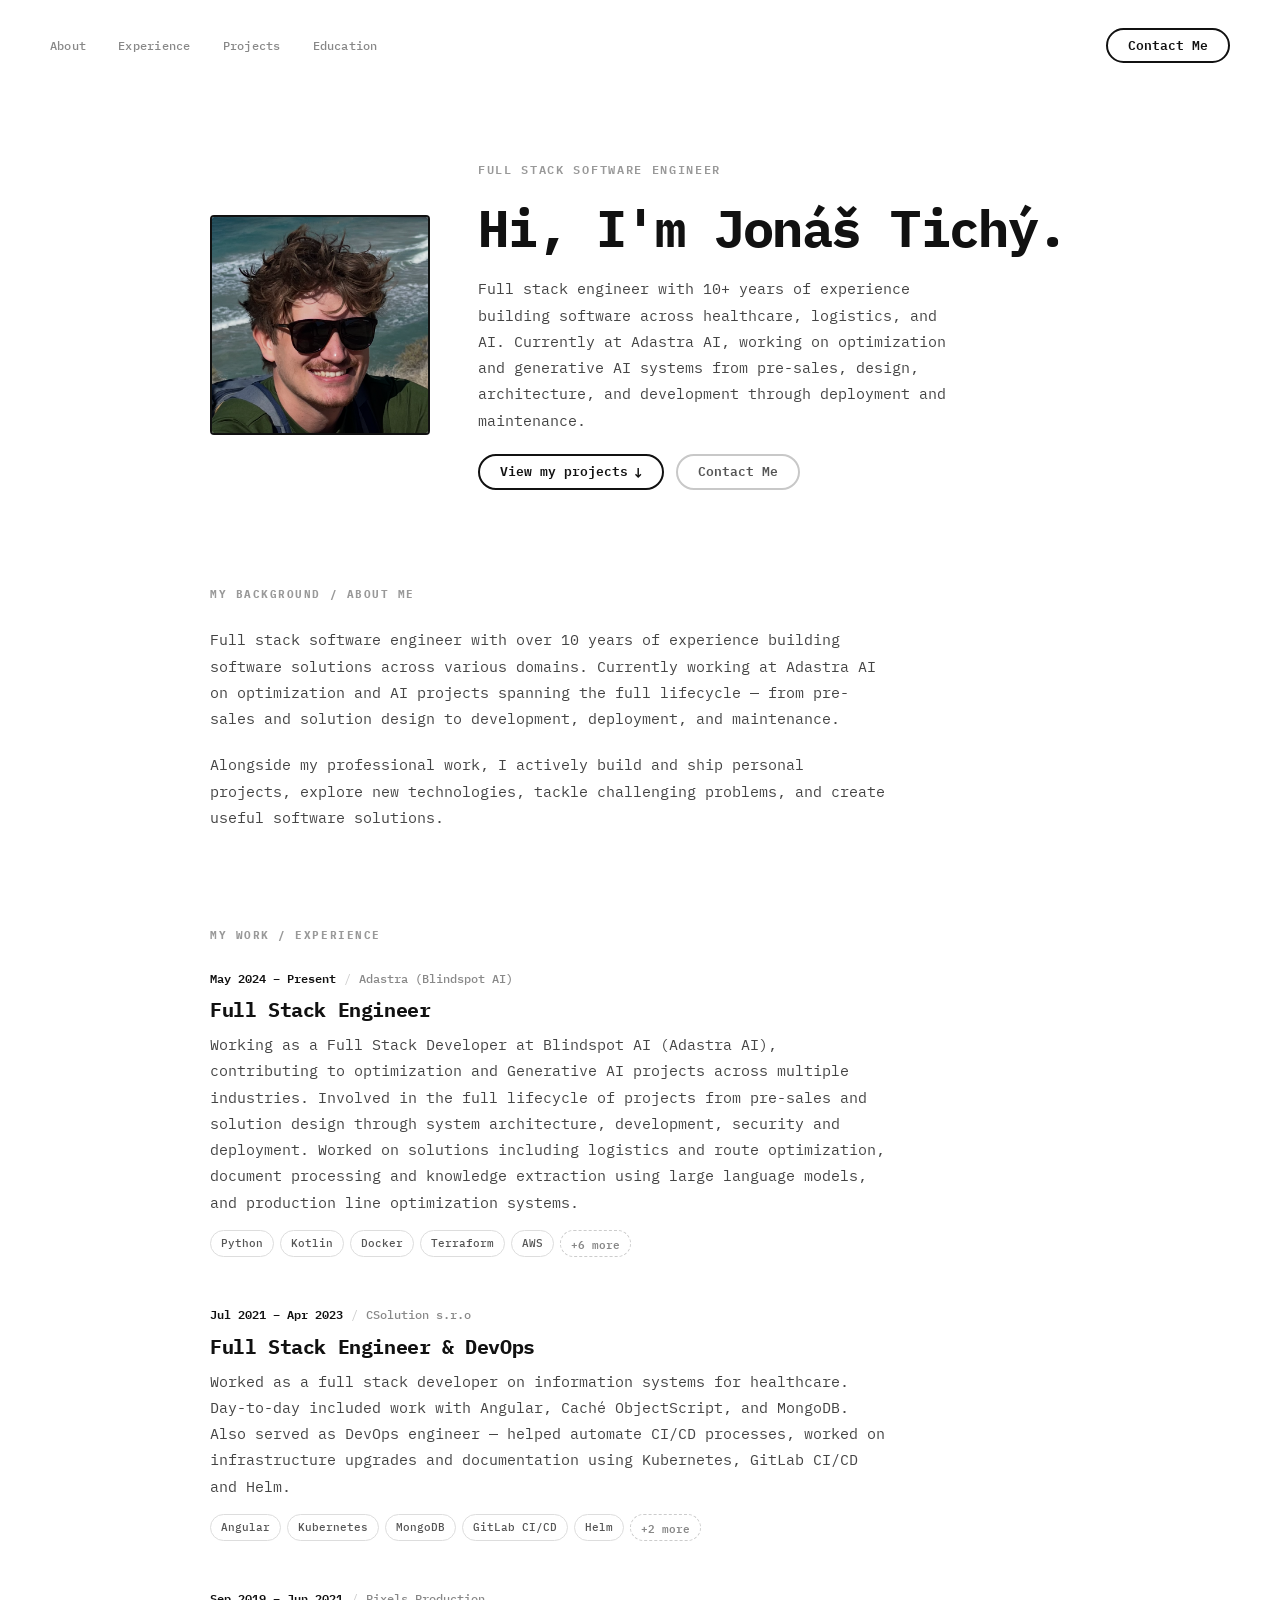
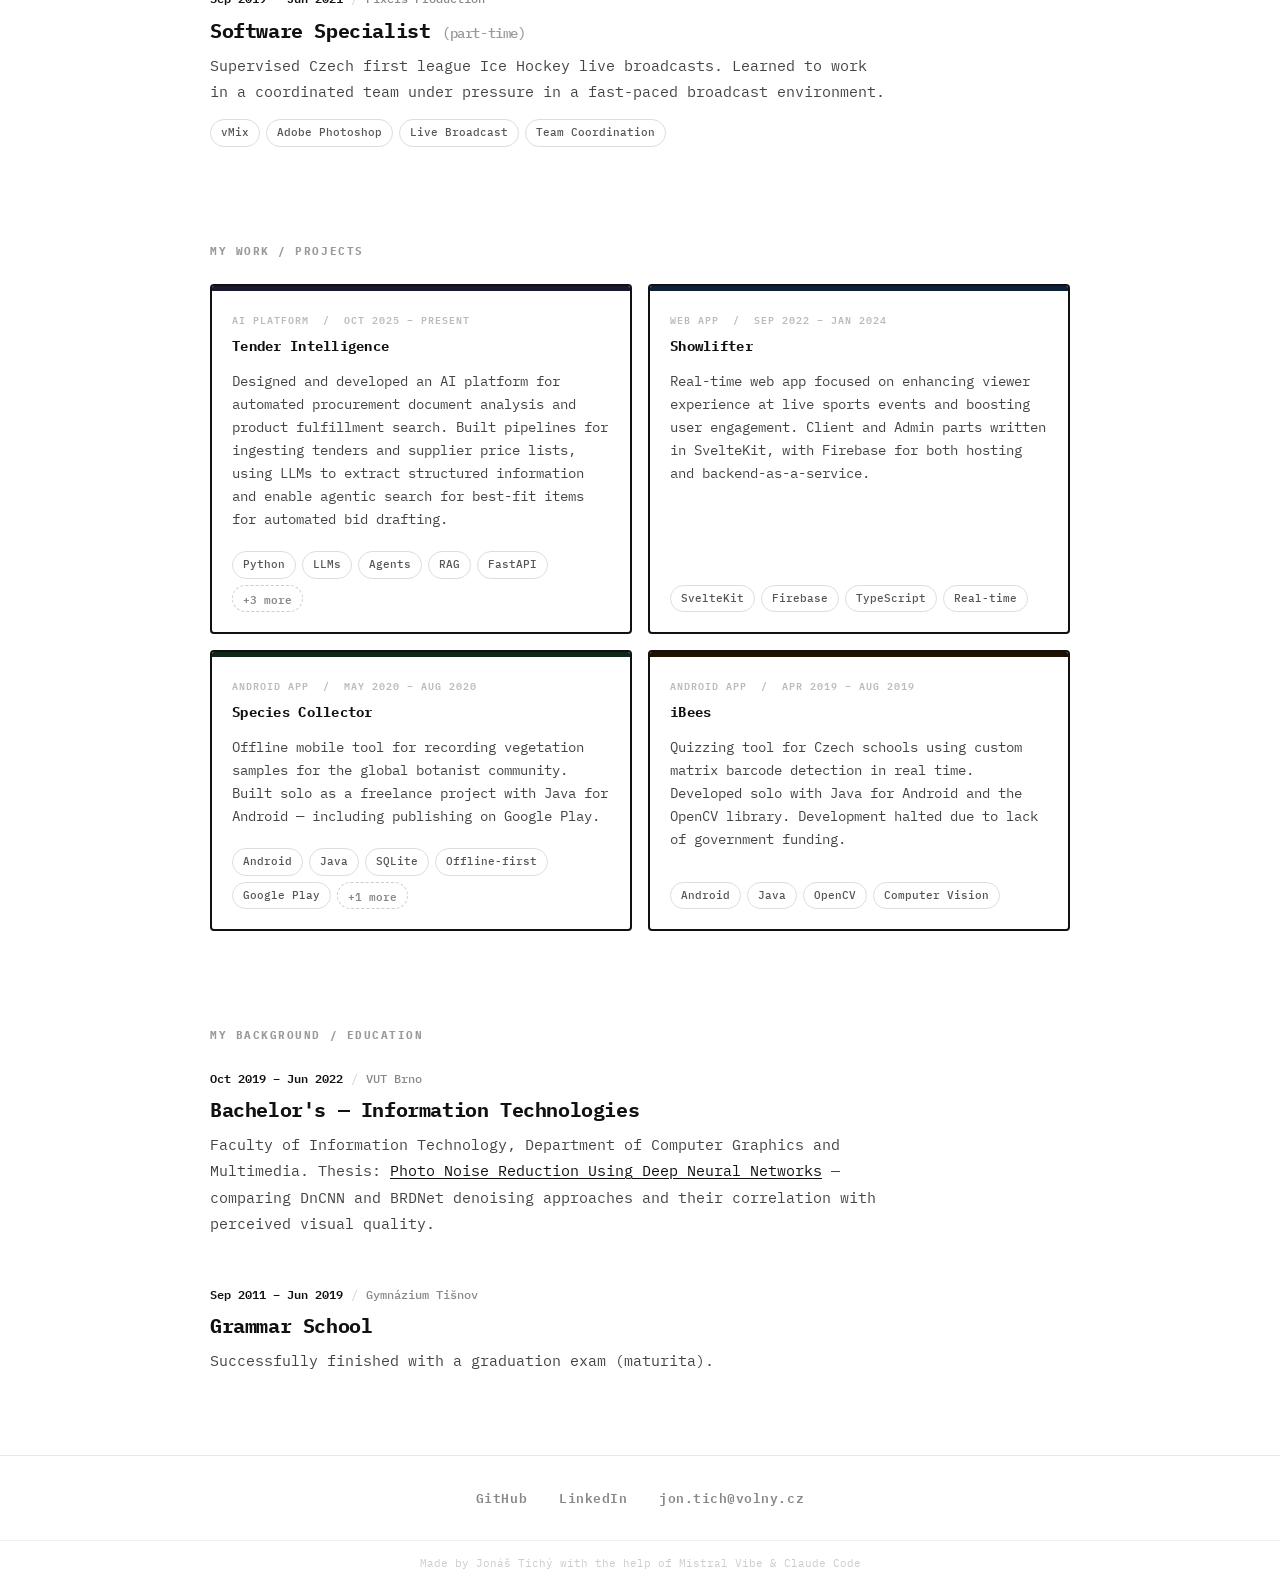
==== commit 535e0582: "Change photo name to fix the relative path issue" ====
--- a/index.html
+++ b/index.html
@@ -57,7 +57,7 @@
         <div id="portfolio-header">
           <div id="portfolio-header-image-container">
             <img
-              src="./assets/Sn%C3%ADmek%20obrazovky%202025-10-15%20v%208.24.34.png"
+              src="./assets/photo.png"
               class="portfolio-header-image"
               alt="Jonáš Tichý"
             />
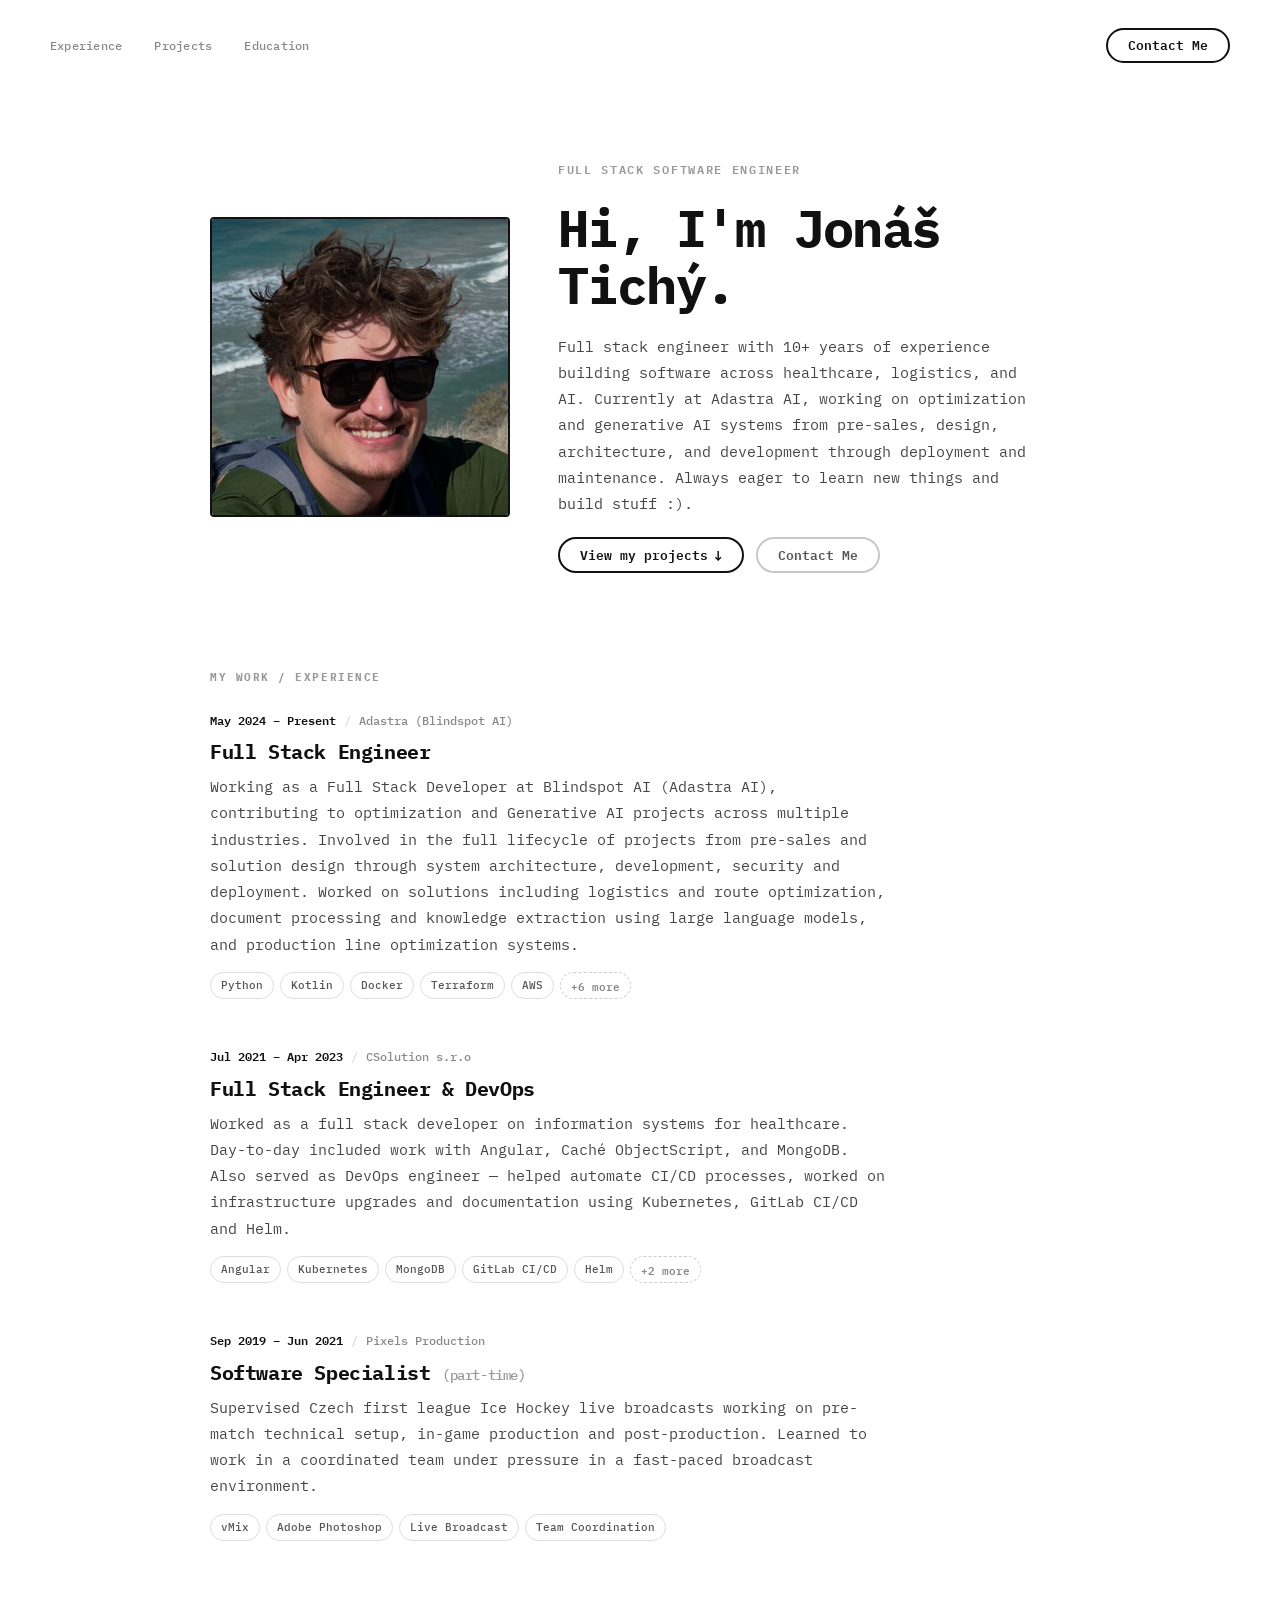
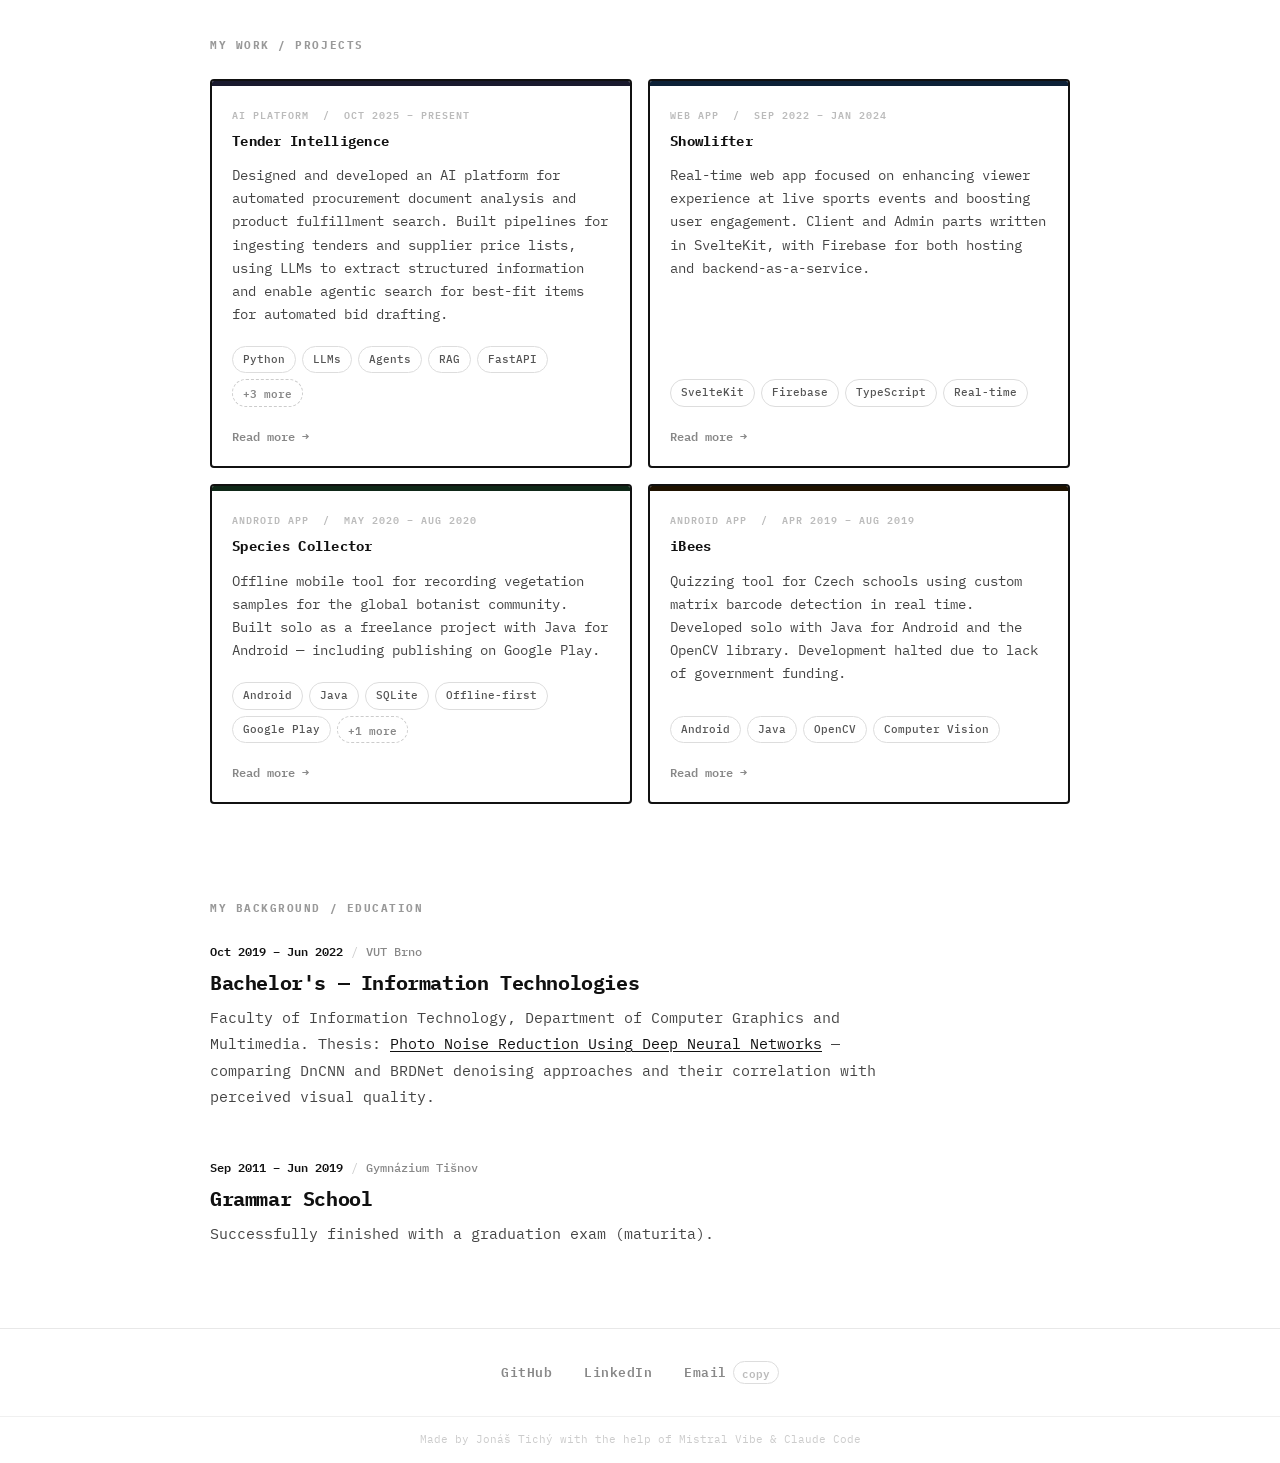
==== commit 7d64c958: "Add Tender Intelligence screenshots" ====
--- a/index.html
+++ b/index.html
@@ -36,7 +36,6 @@
       aria-label="Main navigation"
     >
       <div class="nav-links">
-        <a class="nav-link" href="#about">About</a>
         <a class="nav-link" href="#experience">Experience</a>
         <a class="nav-link" href="#projects">Projects</a>
         <a class="nav-link" href="#education">Education</a>
@@ -70,7 +69,7 @@
               across healthcare, logistics, and AI. Currently at Adastra AI,
               working on optimization and generative AI systems from pre-sales,
               design, architecture, and development through deployment and
-              maintenance.
+              maintenance. Always eager to learn new things and build stuff :).
             </p>
             <div class="hero-actions">
               <a class="button" href="#projects">
@@ -82,25 +81,6 @@
               </a>
             </div>
           </div>
-        </div>
-      </section>
-
-      <!-- ABOUT -->
-      <section id="about" aria-label="About Jonáš Tichý">
-        <span class="subheader-text">My Background / About Me</span>
-        <div class="about-section-content">
-          <p class="body-text">
-            Full stack software engineer with over 10 years of experience
-            building software solutions across various domains. Currently
-            working at Adastra AI on optimization and AI projects spanning the
-            full lifecycle — from pre-sales and solution design to development,
-            deployment, and maintenance.
-          </p>
-          <p class="body-text">
-            Alongside my professional work, I actively build and ship personal
-            projects, explore new technologies, tackle challenging problems, and
-            create useful software solutions.
-          </p>
         </div>
       </section>
 
@@ -132,7 +112,11 @@
               <span class="tag">Terraform</span>
               <span class="tag">AWS</span>
               <span class="tag-more-wrapper">
-                <button class="tag tag-more" aria-expanded="false">
+                <button
+                  class="tag tag-more"
+                  aria-expanded="false"
+                  aria-label="Show 6 more technologies"
+                >
                   +6 more
                 </button>
                 <div class="tag-popover" hidden>
@@ -168,7 +152,11 @@
               <span class="tag">GitLab CI/CD</span>
               <span class="tag">Helm</span>
               <span class="tag-more-wrapper">
-                <button class="tag tag-more" aria-expanded="false">
+                <button
+                  class="tag tag-more"
+                  aria-expanded="false"
+                  aria-label="Show 2 more technologies"
+                >
                   +2 more
                 </button>
                 <div class="tag-popover" hidden>
@@ -190,9 +178,10 @@
               <span class="experience-note">(part-time)</span>
             </h3>
             <p class="body-text">
-              Supervised Czech first league Ice Hockey live broadcasts. Learned
-              to work in a coordinated team under pressure in a fast-paced
-              broadcast environment.
+              Supervised Czech first league Ice Hockey live broadcasts working
+              on pre-match technical setup, in-game production and
+              post-production. Learned to work in a coordinated team under
+              pressure in a fast-paced broadcast environment.
             </p>
             <div class="tag-row">
               <span class="tag">vMix</span>
@@ -231,7 +220,11 @@
                 <span class="tag">RAG</span>
                 <span class="tag">FastAPI</span>
                 <span class="tag-more-wrapper">
-                  <button class="tag tag-more" aria-expanded="false">
+                  <button
+                    class="tag tag-more"
+                    aria-expanded="false"
+                    aria-label="Show 3 more technologies"
+                  >
                     +3 more
                   </button>
                   <div class="tag-popover" hidden>
@@ -241,6 +234,7 @@
                   </div>
                 </span>
               </div>
+              <a class="project-page-card-link" href="./project-pages/tender-intelligence.html">Read more →</a>
             </div>
           </div>
 
@@ -265,6 +259,7 @@
                 <span class="tag">TypeScript</span>
                 <span class="tag">Real-time</span>
               </div>
+              <a class="project-page-card-link" href="./project-pages/showlifter.html">Read more →</a>
             </div>
           </div>
 
@@ -289,7 +284,11 @@
                 <span class="tag">Offline-first</span>
                 <span class="tag">Google Play</span>
                 <span class="tag-more-wrapper">
-                  <button class="tag tag-more" aria-expanded="false">
+                  <button
+                    class="tag tag-more"
+                    aria-expanded="false"
+                    aria-label="Show 1 more technology"
+                  >
                     +1 more
                   </button>
                   <div class="tag-popover" hidden>
@@ -297,6 +296,7 @@
                   </div>
                 </span>
               </div>
+              <a class="project-page-card-link" href="./project-pages/species-collector.html">Read more →</a>
             </div>
           </div>
 
@@ -321,6 +321,7 @@
                 <span class="tag">OpenCV</span>
                 <span class="tag">Computer Vision</span>
               </div>
+              <a class="project-page-card-link" href="./project-pages/ibees.html">Read more →</a>
             </div>
           </div>
         </div>
@@ -387,15 +388,25 @@
         aria-label="LinkedIn profile"
         >LinkedIn</a
       >
-      <a
-        class="icon-link"
-        href="mailto:jon.tich@volny.cz"
-        aria-label="Send email"
-        >jon.tich@volny.cz</a
-      >
+      <span class="footer-email-group">
+        <a
+          class="icon-link"
+          href="mailto:jon.tich@volny.cz"
+          aria-label="Send email"
+          >Email</a
+        >
+        <button
+          class="copy-email-btn"
+          id="copyEmailBtn"
+          aria-label="Copy email address"
+          data-email="jon.tich@volny.cz"
+        >copy</button>
+      </span>
     </footer>
 
-    <div id="made-by">Made by Jonáš Tichý with the help of Mistral Vibe &amp; Claude Code</div>
+    <div id="made-by">
+      Made by Jonáš Tichý with the help of Mistral Vibe &amp; Claude Code
+    </div>
 
     <button class="scroll-top" id="scrollTop" aria-label="Scroll to top">
       ↑
--- a/style.css
+++ b/style.css
@@ -156,12 +156,12 @@
 
 #portfolio-header-image-container {
   flex-shrink: 0;
-  width: 220px;
+  width: 300px;
 }
 
 .portfolio-header-image {
   width: 100%;
-  height: 220px;
+  height: 300px;
   object-fit: cover;
   object-position: center top;
   border-radius: 4px;
@@ -469,6 +469,194 @@
 }
 .icon-link:hover { color: #111; }
 
+.footer-email-group {
+  display: inline-flex;
+  align-items: center;
+  gap: 6px;
+}
+
+.copy-email-btn {
+  font-family: inherit;
+  font-size: 11px;
+  font-weight: 600;
+  color: #bbb;
+  padding: 2px 8px;
+  border: 1.5px solid #ddd;
+  border-radius: 50px;
+  cursor: pointer;
+  transition: color 0.15s ease, border-color 0.15s ease;
+}
+.copy-email-btn:hover { color: #111; border-color: #111; }
+.copy-email-btn.copied { color: #22c55e; border-color: #22c55e; }
+
+/* ============================================
+   PROJECT PAGES
+   ============================================ */
+.back-link {
+  display: inline-flex;
+  align-items: center;
+  gap: 6px;
+  font-size: 13px;
+  font-weight: 600;
+  color: #888;
+  margin-bottom: 48px;
+  transition: color 0.15s ease;
+}
+.back-link:hover { color: #111; }
+
+.project-page-header {
+  display: flex;
+  flex-direction: column;
+  gap: 16px;
+  margin-bottom: 64px;
+  padding-bottom: 40px;
+  border-bottom: 1px solid #e8e8e8;
+}
+
+.project-page-header .main-title {
+  font-size: clamp(2rem, 5vw, 3rem);
+}
+
+.project-page-section {
+  margin-bottom: 56px;
+}
+
+.project-page-section .body-text + .body-text {
+  margin-top: 16px;
+}
+
+.screenshot-grid {
+  display: grid;
+  grid-template-columns: repeat(auto-fill, minmax(380px, 1fr));
+  gap: 16px;
+}
+
+.screenshot-placeholder {
+  width: 100%;
+  aspect-ratio: 16 / 9;
+  background: #f5f5f5;
+  border: 2px dashed #ddd;
+  border-radius: 4px;
+  display: flex;
+  align-items: center;
+  justify-content: center;
+  color: #bbb;
+  font-size: 11px;
+  font-weight: 500;
+  letter-spacing: 0.04em;
+}
+
+.screenshot-placeholder.full-width {
+  grid-column: 1 / -1;
+  aspect-ratio: 16 / 7;
+}
+
+.screenshot-img {
+  width: 100%;
+  height: auto;
+  border-radius: 4px;
+  border: 1px solid #e8e8e8;
+  display: block;
+  cursor: zoom-in;
+  transition: opacity 0.15s ease;
+}
+
+.screenshot-img:hover {
+  opacity: 0.88;
+}
+
+/* ============================================
+   LIGHTBOX
+   ============================================ */
+#lightbox {
+  display: none;
+  position: fixed;
+  inset: 0;
+  z-index: 1000;
+  background: rgba(0, 0, 0, 0.82);
+  align-items: center;
+  justify-content: center;
+  padding: 24px;
+}
+
+#lightbox.open {
+  display: flex;
+}
+
+#lightbox-img {
+  max-width: min(92vw, 1200px);
+  max-height: 88vh;
+  border-radius: 6px;
+  box-shadow: 0 24px 80px rgba(0, 0, 0, 0.6);
+  object-fit: contain;
+}
+
+#lightbox-caption {
+  position: fixed;
+  bottom: 28px;
+  left: 50%;
+  transform: translateX(-50%);
+  font-family: 'IBM Plex Mono', monospace;
+  font-size: 0.8rem;
+  color: rgba(255, 255, 255, 0.7);
+  white-space: nowrap;
+  pointer-events: none;
+}
+
+#lightbox-close {
+  position: fixed;
+  top: 20px;
+  right: 24px;
+  background: none;
+  border: 1px solid rgba(255, 255, 255, 0.35);
+  color: #fff;
+  font-family: 'IBM Plex Mono', monospace;
+  font-size: 0.8rem;
+  padding: 6px 14px;
+  border-radius: 50px;
+  cursor: pointer;
+  transition: background 0.15s ease;
+}
+
+#lightbox-close:hover {
+  background: rgba(255, 255, 255, 0.12);
+}
+
+.screenshot-figure {
+  margin: 0;
+}
+
+.screenshot-figure.full-width {
+  grid-column: 1 / -1;
+}
+
+.screenshot-caption {
+  font-size: 0.78rem;
+  color: #888;
+  margin-top: 8px;
+  font-family: 'IBM Plex Mono', monospace;
+}
+
+.project-page-card-link {
+  display: inline-flex;
+  align-items: center;
+  gap: 4px;
+  font-size: 12px;
+  font-weight: 600;
+  color: #888;
+  margin-top: 8px;
+  transition: color 0.15s ease;
+}
+.project-page-card-link:hover { color: #111; }
+
+@media (max-width: 700px) {
+  .screenshot-grid { grid-template-columns: 1fr; }
+  .screenshot-placeholder.full-width { aspect-ratio: 16 / 9; }
+}
+
+/* ============================================
+   MADE BY
+   ============================================ */
 #made-by {
   width: 100%;
   text-align: center;
@@ -567,9 +755,9 @@
     gap: 28px;
   }
   #portfolio-header-image-container {
-    width: 140px;
+    width: 180px;
   }
   .portfolio-header-image {
-    height: 140px;
+    height: 180px;
   }
 }
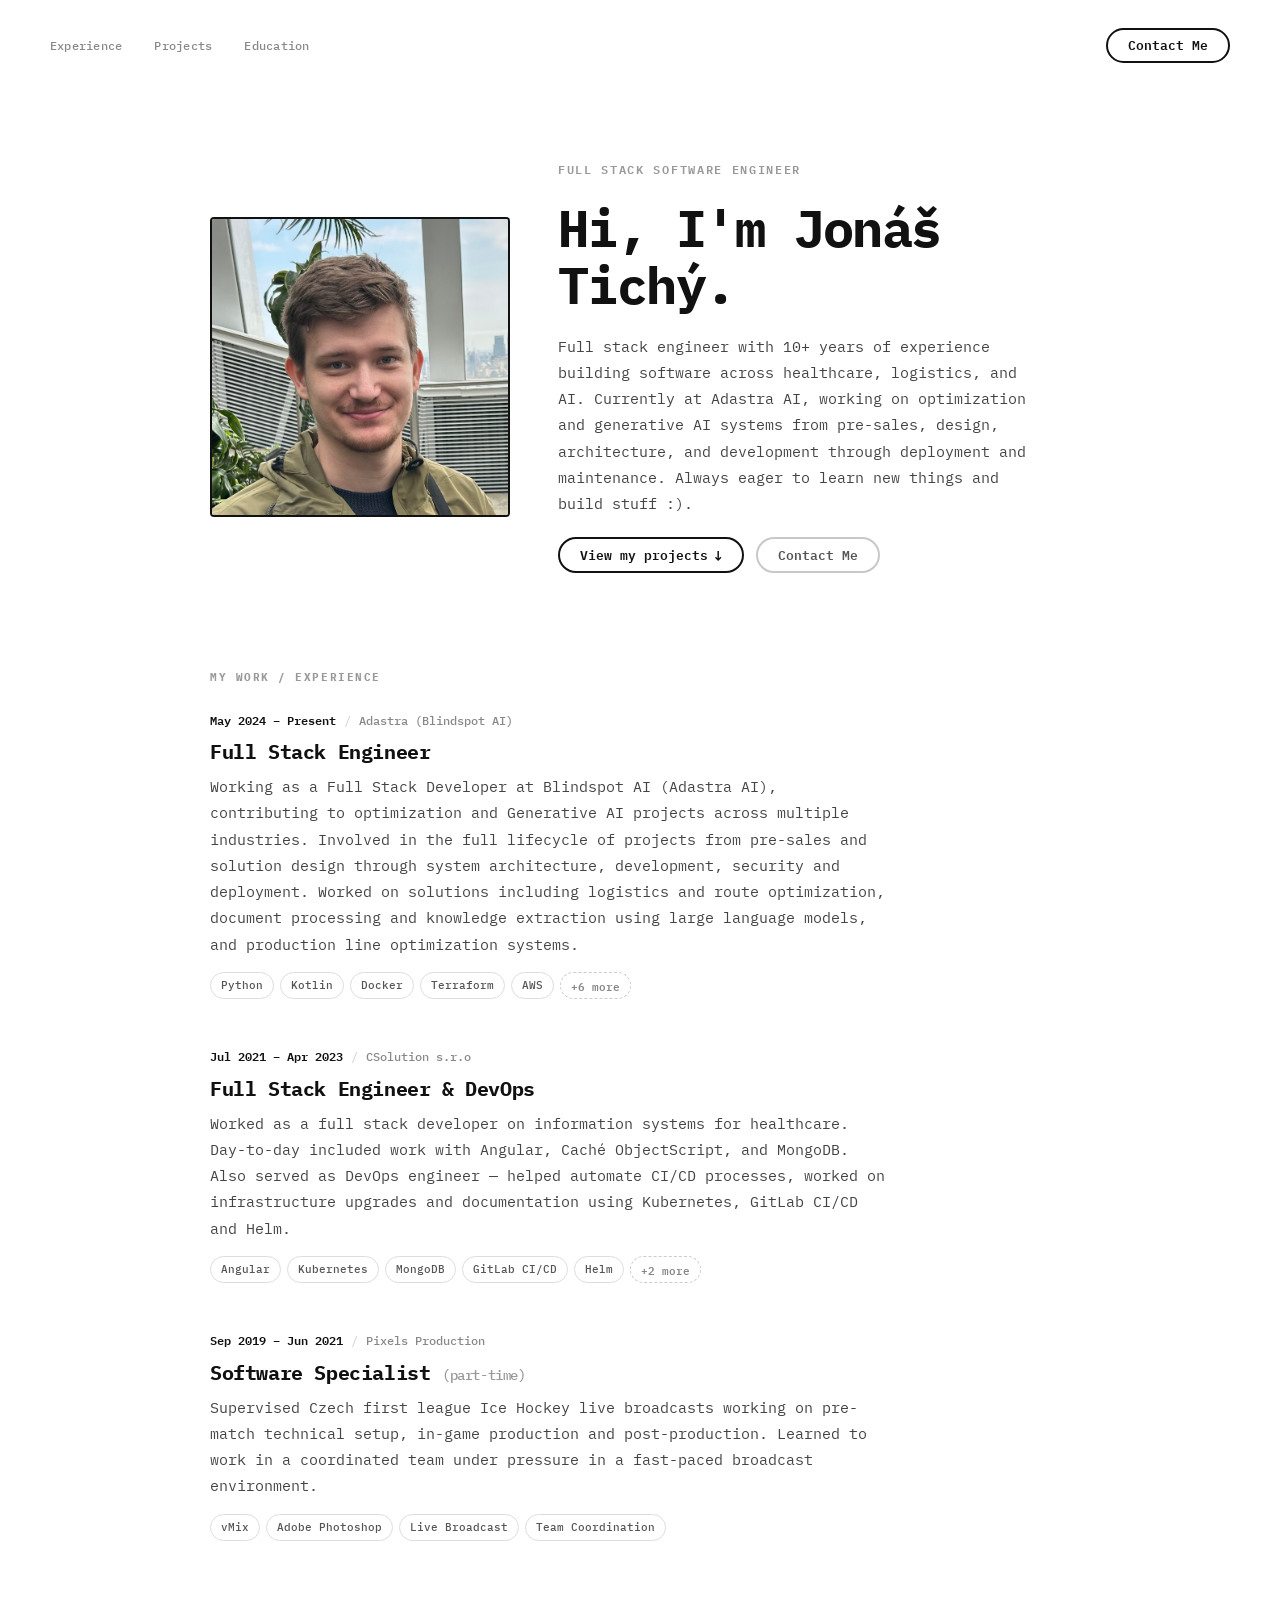
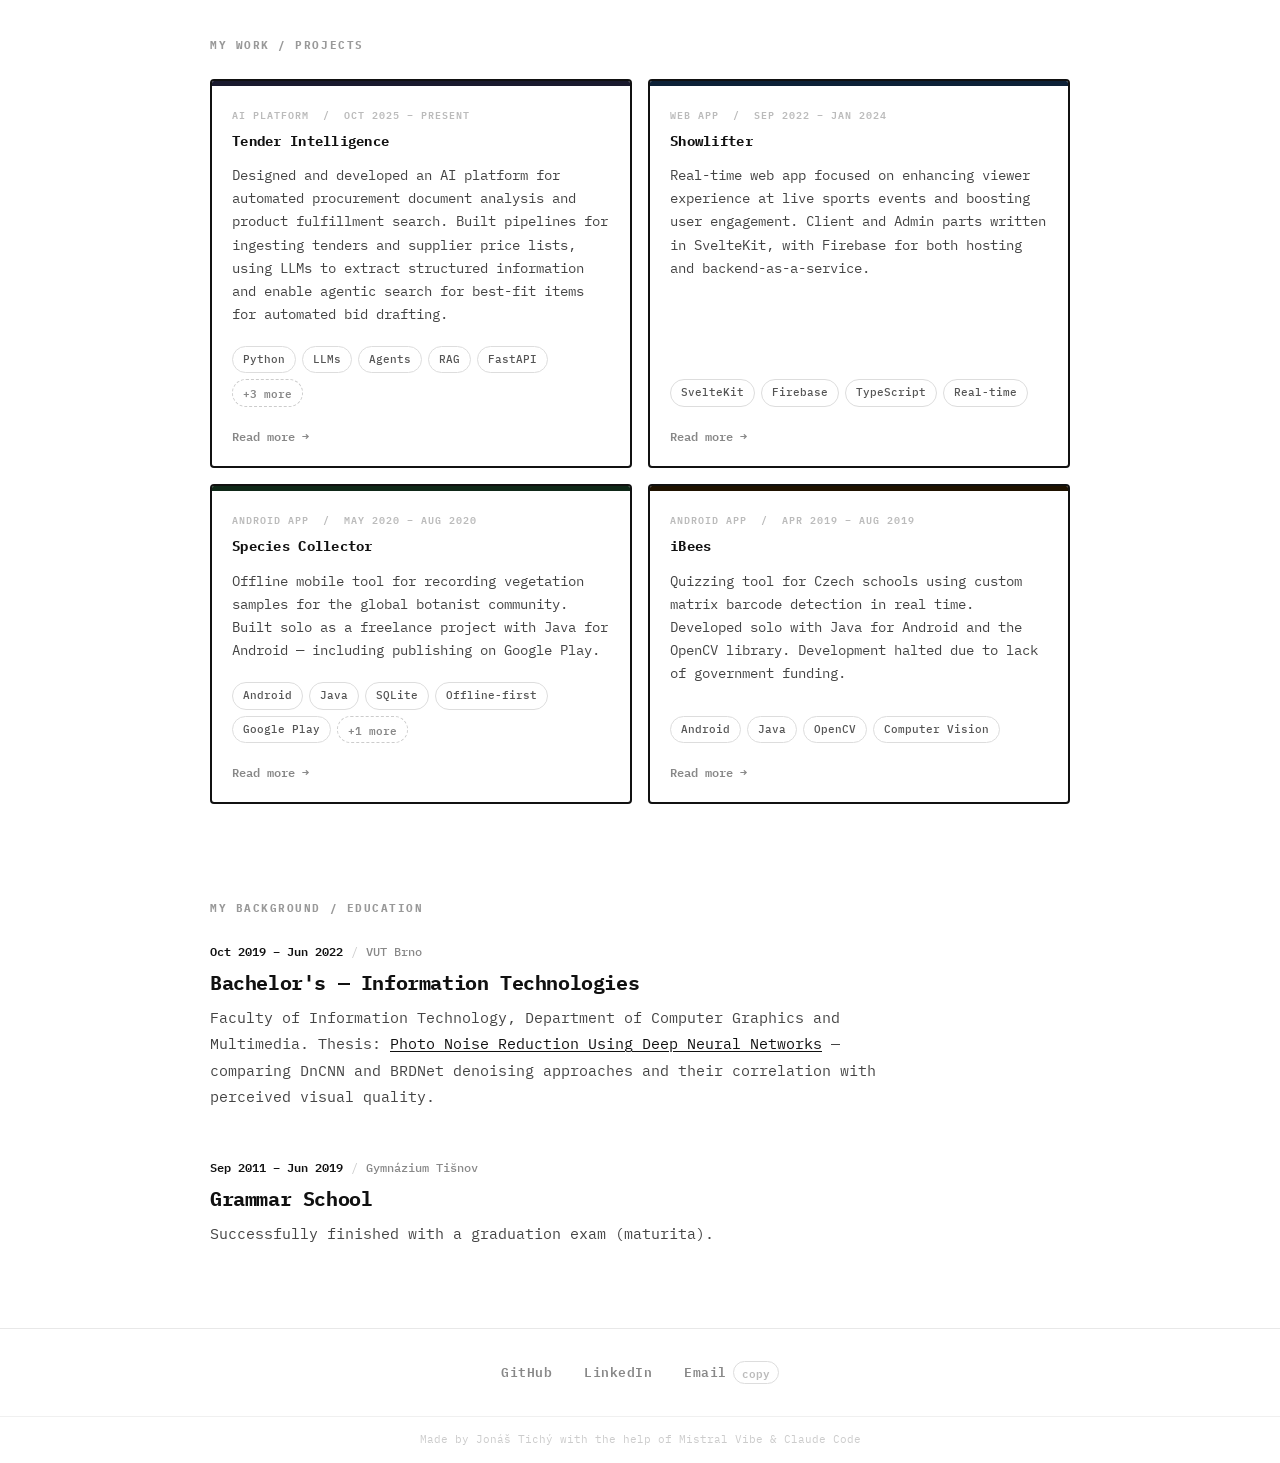
==== commit 2fcc5d49: "Change up profile picture" ====
--- a/index.html
+++ b/index.html
@@ -56,7 +56,7 @@
         <div id="portfolio-header">
           <div id="portfolio-header-image-container">
             <img
-              src="./assets/photo.png"
+              src="./assets/photo.jpg"
               class="portfolio-header-image"
               alt="Jonáš Tichý"
             />
@@ -234,7 +234,11 @@
                   </div>
                 </span>
               </div>
-              <a class="project-page-card-link" href="./project-pages/tender-intelligence.html">Read more →</a>
+              <a
+                class="project-page-card-link"
+                href="./project-pages/tender-intelligence.html"
+                >Read more →</a
+              >
             </div>
           </div>
 
@@ -259,7 +263,11 @@
                 <span class="tag">TypeScript</span>
                 <span class="tag">Real-time</span>
               </div>
-              <a class="project-page-card-link" href="./project-pages/showlifter.html">Read more →</a>
+              <a
+                class="project-page-card-link"
+                href="./project-pages/showlifter.html"
+                >Read more →</a
+              >
             </div>
           </div>
 
@@ -296,7 +304,11 @@
                   </div>
                 </span>
               </div>
-              <a class="project-page-card-link" href="./project-pages/species-collector.html">Read more →</a>
+              <a
+                class="project-page-card-link"
+                href="./project-pages/species-collector.html"
+                >Read more →</a
+              >
             </div>
           </div>
 
@@ -321,7 +333,11 @@
                 <span class="tag">OpenCV</span>
                 <span class="tag">Computer Vision</span>
               </div>
-              <a class="project-page-card-link" href="./project-pages/ibees.html">Read more →</a>
+              <a
+                class="project-page-card-link"
+                href="./project-pages/ibees.html"
+                >Read more →</a
+              >
             </div>
           </div>
         </div>
@@ -400,7 +416,9 @@
           id="copyEmailBtn"
           aria-label="Copy email address"
           data-email="jon.tich@volny.cz"
-        >copy</button>
+        >
+          copy
+        </button>
       </span>
     </footer>
 
--- a/style.css
+++ b/style.css
@@ -1,7 +1,9 @@
 /* ============================================
    BASE RESET
    ============================================ */
-*, *::before, *::after {
+*,
+*::before,
+*::after {
   box-sizing: border-box;
   margin: 0;
   padding: 0;
@@ -14,7 +16,7 @@
 }
 
 body {
-  font-family: 'IBM Plex Mono', 'Courier New', monospace;
+  font-family: "IBM Plex Mono", "Courier New", monospace;
   background-color: #ffffff;
   color: #111111;
   line-height: 1.6;
@@ -24,10 +26,25 @@
   overflow-x: hidden;
 }
 
-a { color: inherit; text-decoration: none; }
-ul, ol { list-style: none; }
-button { border: none; background: none; cursor: pointer; font: inherit; color: inherit; }
-img, svg { display: block; }
+a {
+  color: inherit;
+  text-decoration: none;
+}
+ul,
+ol {
+  list-style: none;
+}
+button {
+  border: none;
+  background: none;
+  cursor: pointer;
+  font: inherit;
+  color: inherit;
+}
+img,
+svg {
+  display: block;
+}
 
 /* ============================================
    SKIP LINK
@@ -45,7 +62,9 @@
   font-weight: 600;
   transition: top 0.2s;
 }
-.skip-link:focus { top: 1rem; }
+.skip-link:focus {
+  top: 1rem;
+}
 
 /* ============================================
    NAVBAR
@@ -64,7 +83,9 @@
   backdrop-filter: blur(12px);
   -webkit-backdrop-filter: blur(12px);
   border-bottom: 1px solid transparent;
-  transition: border-color 0.25s ease, padding 0.25s ease;
+  transition:
+    border-color 0.25s ease,
+    padding 0.25s ease;
 }
 
 .navbar.scrolled {
@@ -85,7 +106,9 @@
   letter-spacing: 0.02em;
   transition: color 0.15s ease;
 }
-.nav-link:hover { color: #111; }
+.nav-link:hover {
+  color: #111;
+}
 
 /* ============================================
    BUTTONS
@@ -103,7 +126,9 @@
   color: #111111;
   text-decoration: none;
   background: transparent;
-  transition: background 0.15s ease, color 0.15s ease;
+  transition:
+    background 0.15s ease,
+    color 0.15s ease;
   cursor: pointer;
   white-space: nowrap;
 }
@@ -123,7 +148,9 @@
   border-color: #111;
 }
 
-.button-text { line-height: 1; }
+.button-text {
+  line-height: 1;
+}
 
 .arrow-icon {
   font-size: 14px;
@@ -131,7 +158,9 @@
   display: inline-block;
   transition: transform 0.15s ease;
 }
-.button:hover .arrow-icon { transform: translateY(2px); }
+.button:hover .arrow-icon {
+  transform: translateY(2px);
+}
 
 /* ============================================
    MAIN LAYOUT
@@ -284,7 +313,9 @@
   border-radius: 50px;
   white-space: nowrap;
   cursor: pointer;
-  transition: color 0.15s ease, border-color 0.15s ease;
+  transition:
+    color 0.15s ease,
+    border-color 0.15s ease;
 }
 .tag-more:hover,
 .tag-more[aria-expanded="true"] {
@@ -307,7 +338,9 @@
   z-index: 50;
   box-shadow: 3px 3px 0 #111;
 }
-.tag-popover[hidden] { display: none; }
+.tag-popover[hidden] {
+  display: none;
+}
 
 /* ============================================
    EXPERIENCE
@@ -372,7 +405,9 @@
   text-decoration: underline;
   text-underline-offset: 2px;
 }
-.inline-link:hover { opacity: 0.6; }
+.inline-link:hover {
+  opacity: 0.6;
+}
 
 .experience-item .tag-row {
   margin-top: 4px;
@@ -401,13 +436,17 @@
   overflow: hidden;
   transition: background 0.15s ease;
 }
-.project-card:hover { background: #f9f9f9; }
+.project-card:hover {
+  background: #f9f9f9;
+}
 
 .project-card-placeholder {
   border-color: #ddd;
   opacity: 0.6;
 }
-.project-card-placeholder:hover { background: transparent; }
+.project-card-placeholder:hover {
+  background: transparent;
+}
 
 .project-card-text-container {
   display: flex;
@@ -445,7 +484,10 @@
   line-height: 1.65;
 }
 
-.project-card .tag-row { margin-top: auto; padding-top: 8px; }
+.project-card .tag-row {
+  margin-top: auto;
+  padding-top: 8px;
+}
 
 /* ============================================
    FOOTER
@@ -467,7 +509,9 @@
   transition: color 0.15s ease;
   letter-spacing: 0.04em;
 }
-.icon-link:hover { color: #111; }
+.icon-link:hover {
+  color: #111;
+}
 
 .footer-email-group {
   display: inline-flex;
@@ -484,10 +528,18 @@
   border: 1.5px solid #ddd;
   border-radius: 50px;
   cursor: pointer;
-  transition: color 0.15s ease, border-color 0.15s ease;
-}
-.copy-email-btn:hover { color: #111; border-color: #111; }
-.copy-email-btn.copied { color: #22c55e; border-color: #22c55e; }
+  transition:
+    color 0.15s ease,
+    border-color 0.15s ease;
+}
+.copy-email-btn:hover {
+  color: #111;
+  border-color: #111;
+}
+.copy-email-btn.copied {
+  color: #22c55e;
+  border-color: #22c55e;
+}
 
 /* ============================================
    PROJECT PAGES
@@ -502,7 +554,9 @@
   margin-bottom: 48px;
   transition: color 0.15s ease;
 }
-.back-link:hover { color: #111; }
+.back-link:hover {
+  color: #111;
+}
 
 .project-page-header {
   display: flex;
@@ -529,6 +583,10 @@
   display: grid;
   grid-template-columns: repeat(auto-fill, minmax(380px, 1fr));
   gap: 16px;
+}
+
+.screenshot-grid-3col {
+  grid-template-columns: repeat(3, 1fr);
 }
 
 .screenshot-placeholder {
@@ -596,7 +654,7 @@
   bottom: 28px;
   left: 50%;
   transform: translateX(-50%);
-  font-family: 'IBM Plex Mono', monospace;
+  font-family: "IBM Plex Mono", monospace;
   font-size: 0.8rem;
   color: rgba(255, 255, 255, 0.7);
   white-space: nowrap;
@@ -610,7 +668,7 @@
   background: none;
   border: 1px solid rgba(255, 255, 255, 0.35);
   color: #fff;
-  font-family: 'IBM Plex Mono', monospace;
+  font-family: "IBM Plex Mono", monospace;
   font-size: 0.8rem;
   padding: 6px 14px;
   border-radius: 50px;
@@ -634,7 +692,7 @@
   font-size: 0.78rem;
   color: #888;
   margin-top: 8px;
-  font-family: 'IBM Plex Mono', monospace;
+  font-family: "IBM Plex Mono", monospace;
 }
 
 .project-page-card-link {
@@ -647,11 +705,20 @@
   margin-top: 8px;
   transition: color 0.15s ease;
 }
-.project-page-card-link:hover { color: #111; }
+.project-page-card-link:hover {
+  color: #111;
+}
 
 @media (max-width: 700px) {
-  .screenshot-grid { grid-template-columns: 1fr; }
-  .screenshot-placeholder.full-width { aspect-ratio: 16 / 9; }
+  .screenshot-grid {
+    grid-template-columns: 1fr;
+  }
+  .screenshot-grid-3col {
+    grid-template-columns: 1fr;
+  }
+  .screenshot-placeholder.full-width {
+    aspect-ratio: 16 / 9;
+  }
 }
 
 /* ============================================
@@ -691,14 +758,21 @@
   opacity: 0;
   transform: translateY(8px);
   pointer-events: none;
-  transition: opacity 0.25s ease, transform 0.25s ease, background 0.15s ease, color 0.15s ease;
+  transition:
+    opacity 0.25s ease,
+    transform 0.25s ease,
+    background 0.15s ease,
+    color 0.15s ease;
 }
 .scroll-top.visible {
   opacity: 1;
   transform: translateY(0);
   pointer-events: all;
 }
-.scroll-top:hover { background: #111; color: #fff; }
+.scroll-top:hover {
+  background: #111;
+  color: #fff;
+}
 
 /* ============================================
    FOCUS
@@ -715,17 +789,37 @@
 
 /* Large screens */
 @media (max-width: 1200px) {
-  #main-content { padding-left: 40px; padding-right: 40px; }
-  .navbar { padding-left: 40px; padding-right: 40px; }
-  #footer { padding-left: 40px; padding-right: 40px; }
+  #main-content {
+    padding-left: 40px;
+    padding-right: 40px;
+  }
+  .navbar {
+    padding-left: 40px;
+    padding-right: 40px;
+  }
+  #footer {
+    padding-left: 40px;
+    padding-right: 40px;
+  }
 }
 
 /* Medium screens */
 @media (max-width: 900px) {
-  .nav-links { display: none; }
-  #main-content { padding-left: 30px; padding-right: 30px; }
-  .navbar { padding-left: 30px; padding-right: 30px; }
-  #footer { padding-left: 30px; padding-right: 30px; }
+  .nav-links {
+    display: none;
+  }
+  #main-content {
+    padding-left: 30px;
+    padding-right: 30px;
+  }
+  .navbar {
+    padding-left: 30px;
+    padding-right: 30px;
+  }
+  #footer {
+    padding-left: 30px;
+    padding-right: 30px;
+  }
 }
 
 /* Tablet */
@@ -734,18 +828,35 @@
     padding: 130px 24px 60px;
     gap: 64px;
   }
-  .navbar { padding: 20px 24px; }
-  .navbar.scrolled { padding: 16px 24px; }
-  #footer { padding: 24px; gap: 24px; }
-
-  .main-title { letter-spacing: -0.02em; }
-  .projects-container { grid-template-columns: 1fr; }
+  .navbar {
+    padding: 20px 24px;
+  }
+  .navbar.scrolled {
+    padding: 16px 24px;
+  }
+  #footer {
+    padding: 24px;
+    gap: 24px;
+  }
+
+  .main-title {
+    letter-spacing: -0.02em;
+  }
+  .projects-container {
+    grid-template-columns: 1fr;
+  }
 }
 
 /* Mobile */
 @media (max-width: 480px) {
-  .hero-actions { flex-direction: column; align-items: flex-start; }
-  .scroll-top { bottom: 1.25rem; right: 1.25rem; }
+  .hero-actions {
+    flex-direction: column;
+    align-items: flex-start;
+  }
+  .scroll-top {
+    bottom: 1.25rem;
+    right: 1.25rem;
+  }
 }
 
 /* Hero photo stacks on small screens */
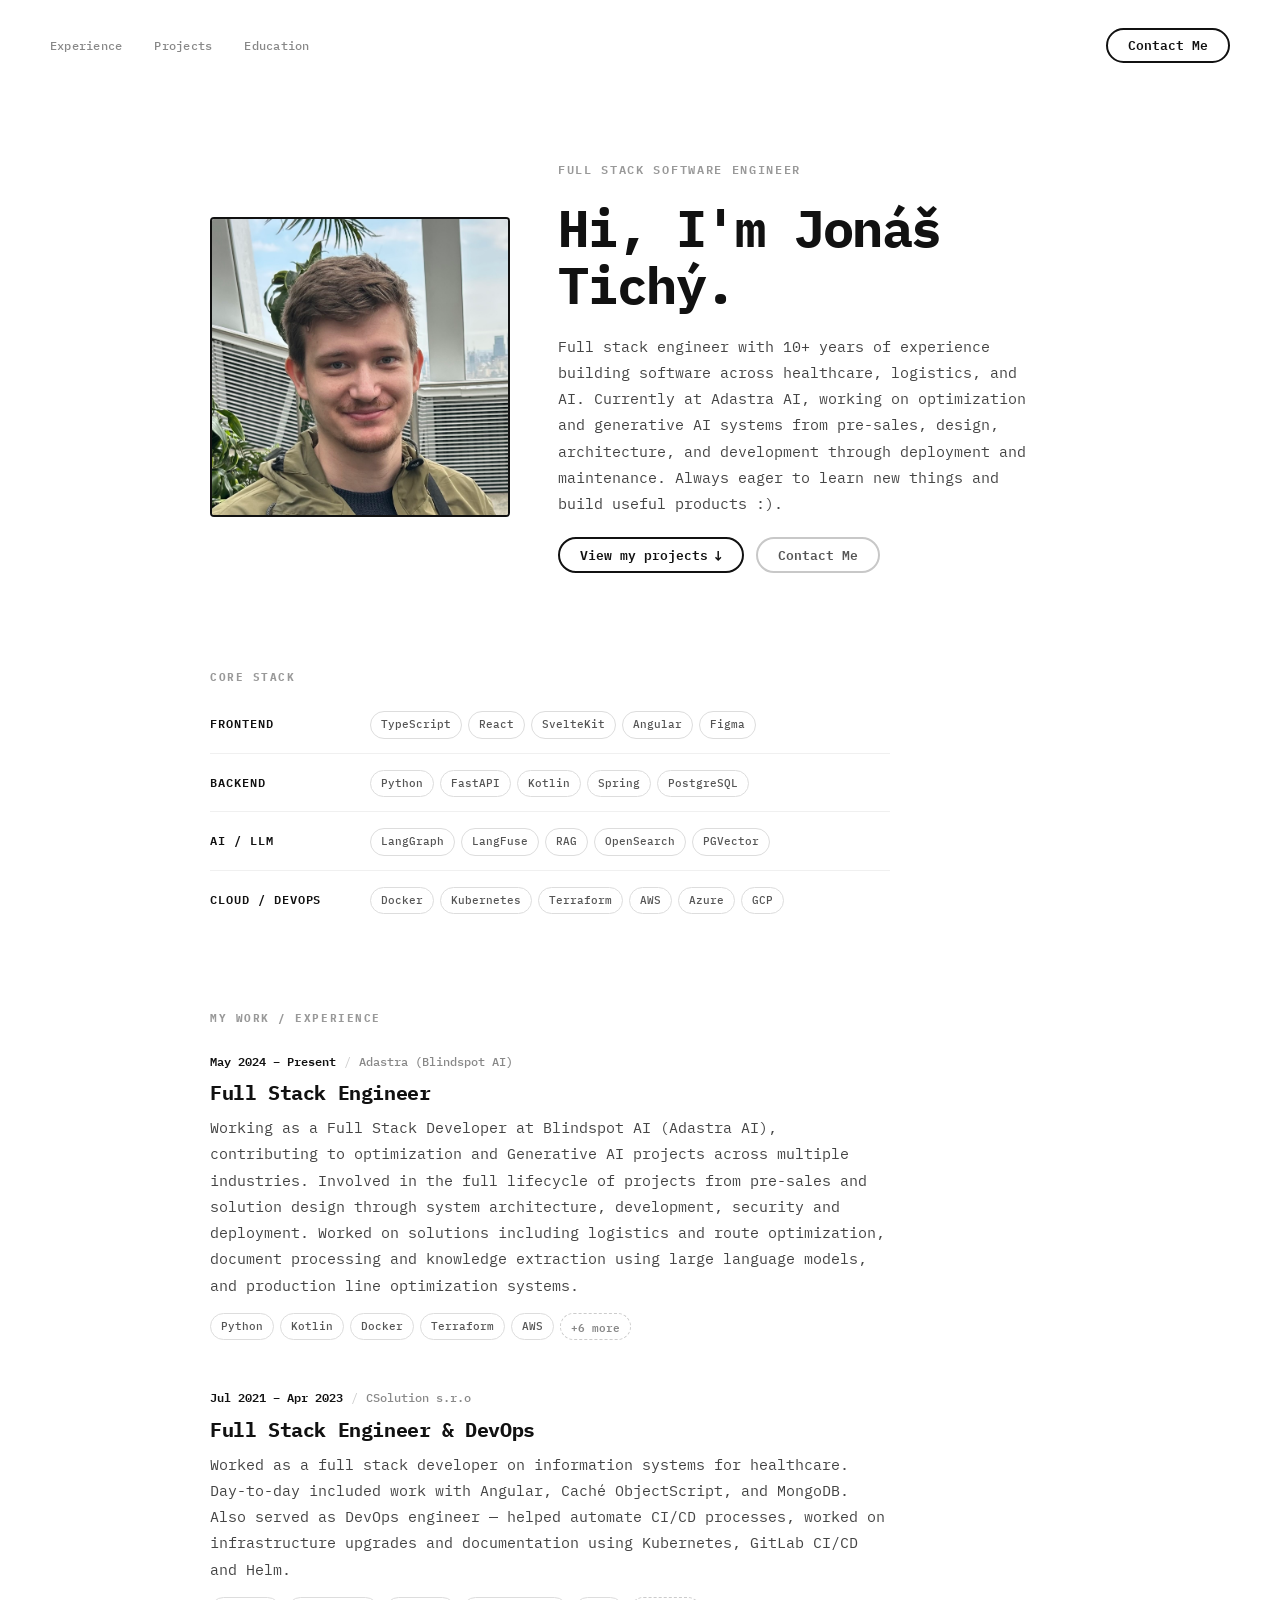
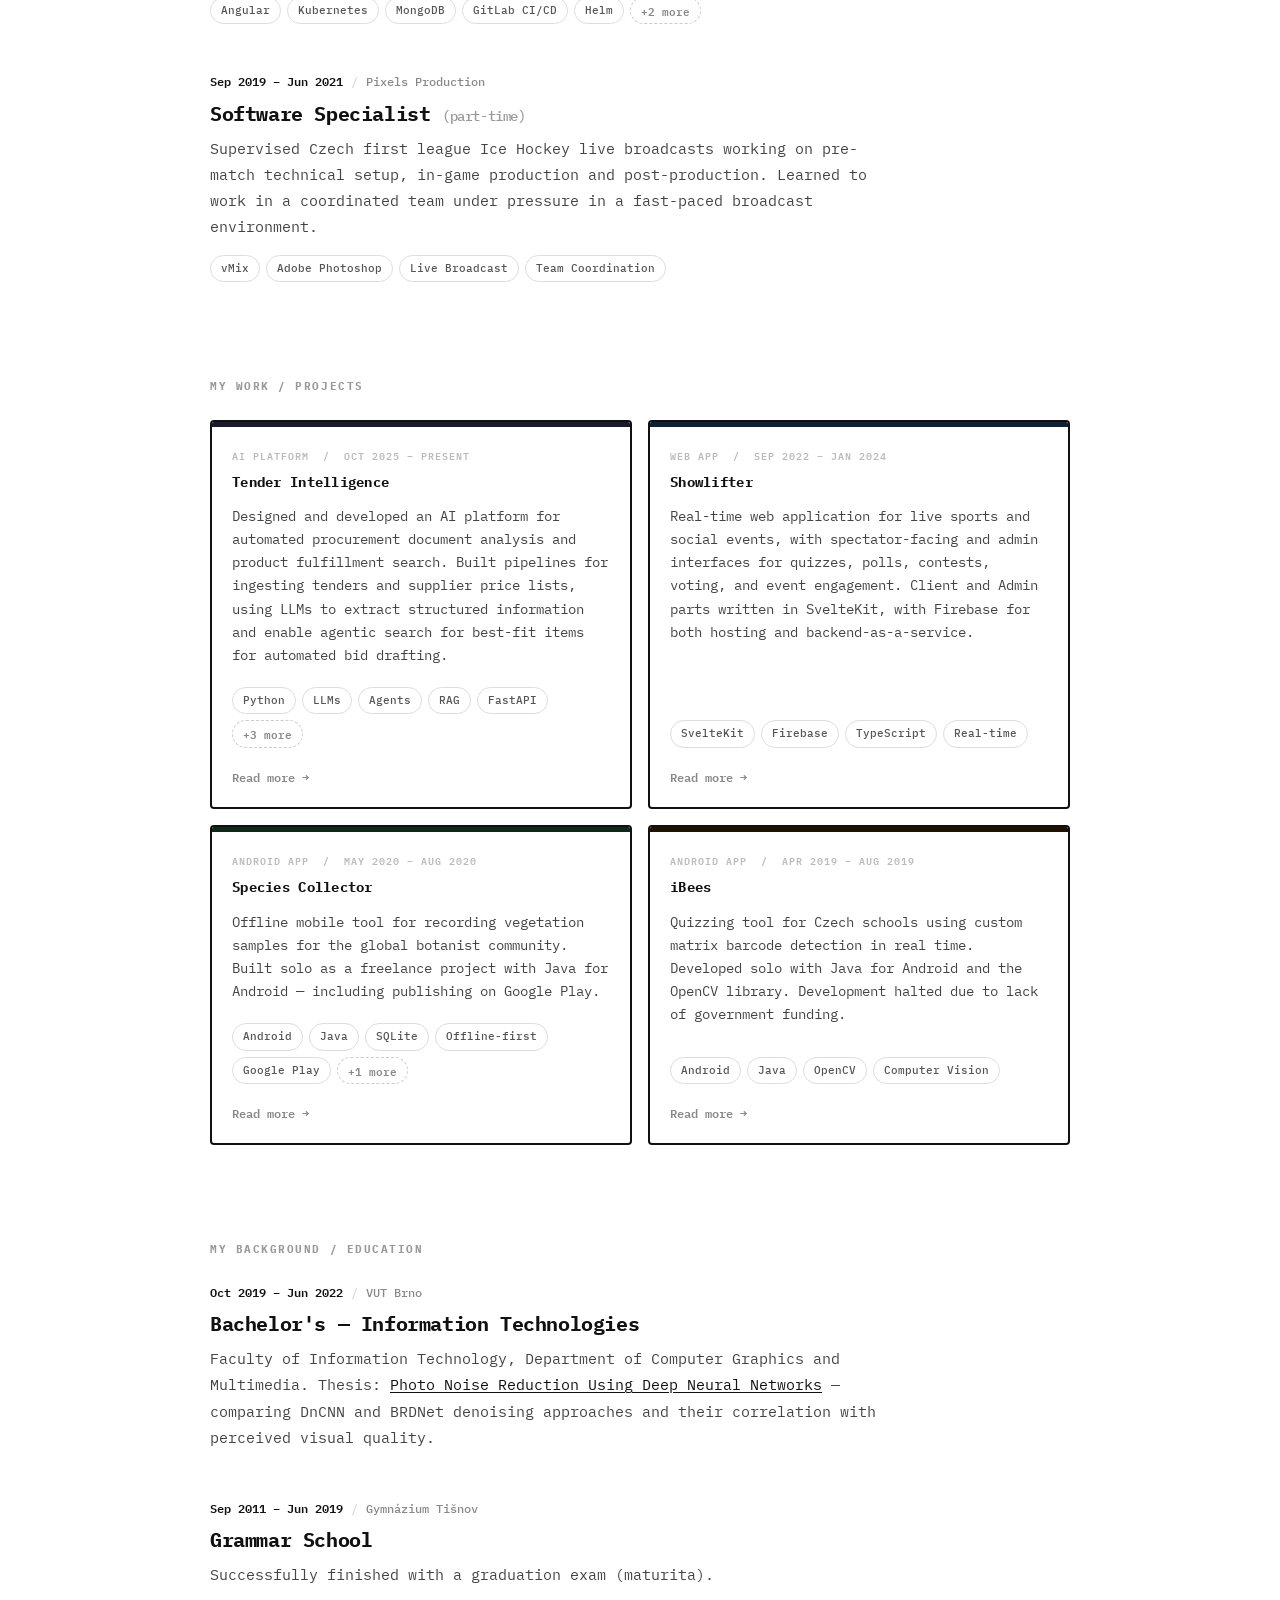
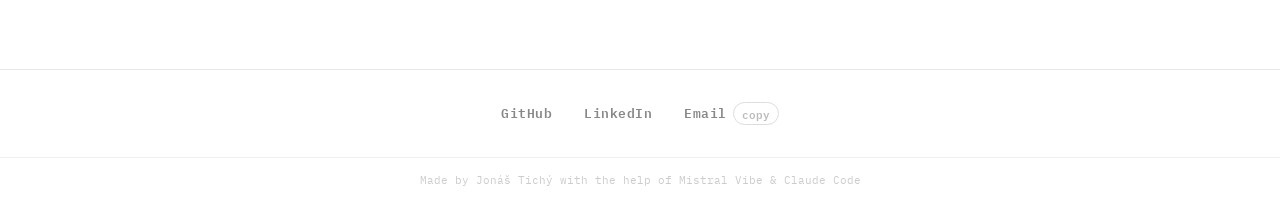
==== commit a569eec7: "Enhance project pages with role descriptions and technical highlights; implement contact dialog func" ====
--- a/index.html
+++ b/index.html
@@ -69,7 +69,8 @@
               across healthcare, logistics, and AI. Currently at Adastra AI,
               working on optimization and generative AI systems from pre-sales,
               design, architecture, and development through deployment and
-              maintenance. Always eager to learn new things and build stuff :).
+              maintenance. Always eager to learn new things and build useful
+              products :).
             </p>
             <div class="hero-actions">
               <a class="button" href="#projects">
@@ -82,6 +83,54 @@
             </div>
           </div>
         </div>
+      </section>
+
+      <!-- CORE STACK -->
+      <section id="stack" aria-label="Core stack">
+        <span class="subheader-text">Core Stack</span>
+        <dl class="stack-list">
+          <div class="stack-row">
+            <dt class="stack-label">Frontend</dt>
+            <dd class="stack-values">
+              <span class="tag">TypeScript</span>
+              <span class="tag">React</span>
+              <span class="tag">SvelteKit</span>
+              <span class="tag">Angular</span>
+              <span class="tag">Figma</span>
+            </dd>
+          </div>
+          <div class="stack-row">
+            <dt class="stack-label">Backend</dt>
+            <dd class="stack-values">
+              <span class="tag">Python</span>
+              <span class="tag">FastAPI</span>
+              <span class="tag">Kotlin</span>
+              <span class="tag">Spring</span>
+              <span class="tag">PostgreSQL</span>
+            </dd>
+          </div>
+          <div class="stack-row">
+            <dt class="stack-label">AI / LLM</dt>
+            <dd class="stack-values">
+              <span class="tag">LangGraph</span>
+              <span class="tag">LangFuse</span>
+              <span class="tag">RAG</span>
+              <span class="tag">OpenSearch</span>
+              <span class="tag">PGVector</span>
+            </dd>
+          </div>
+          <div class="stack-row">
+            <dt class="stack-label">Cloud / DevOps</dt>
+            <dd class="stack-values">
+              <span class="tag">Docker</span>
+              <span class="tag">Kubernetes</span>
+              <span class="tag">Terraform</span>
+              <span class="tag">AWS</span>
+              <span class="tag">Azure</span>
+              <span class="tag">GCP</span>
+            </dd>
+          </div>
+        </dl>
       </section>
 
       <!-- EXPERIENCE -->
@@ -252,9 +301,10 @@
                 <span class="project-title">Showlifter</span>
               </div>
               <p class="body-text project-card-text">
-                Real-time web app focused on enhancing viewer experience at live
-                sports events and boosting user engagement. Client and Admin
-                parts written in SvelteKit, with Firebase for both hosting and
+                Real-time web application for live sports and social events,
+                with spectator-facing and admin interfaces for quizzes, polls,
+                contests, voting, and event engagement. Client and Admin parts
+                written in SvelteKit, with Firebase for both hosting and
                 backend-as-a-service.
               </p>
               <div class="tag-row">
@@ -430,6 +480,57 @@
       ↑
     </button>
 
+    <!-- CONTACT DIALOG -->
+    <dialog
+      id="contactDialog"
+      class="contact-dialog"
+      aria-labelledby="contactDialogTitle"
+    >
+      <button
+        class="contact-dialog-close"
+        id="contactDialogClose"
+        aria-label="Close dialog"
+      >
+        ×
+      </button>
+      <h2 id="contactDialogTitle" class="contact-dialog-title">
+        Let's have a chat!
+      </h2>
+      <p class="body-text contact-dialog-text">
+        I don't like the automatic mailto: popups since I never use the default
+        email client — so annoying! Copy my address directly or contact me via
+        LinkedIn and let's talk :).
+      </p>
+      <div class="contact-dialog-options">
+        <div class="contact-option">
+          <span class="contact-option-label">Email</span>
+          <div class="contact-option-row">
+            <span class="contact-option-value">jon.tich@volny.cz</span>
+            <button
+              class="copy-email-btn"
+              id="dialogCopyEmailBtn"
+              data-email="jon.tich@volny.cz"
+              aria-label="Copy email address"
+            >
+              copy
+            </button>
+          </div>
+        </div>
+        <a
+          class="contact-option contact-option-link"
+          href="https://www.linkedin.com/in/jon%C3%A1%C5%A1-tich%C3%BD-436128239/"
+          target="_blank"
+          rel="noopener noreferrer"
+        >
+          <span class="contact-option-label">LinkedIn</span>
+          <div class="contact-option-row">
+            <span class="contact-option-value">Jonáš Tichý</span>
+            <span class="contact-option-arrow" aria-hidden="true">↗</span>
+          </div>
+        </a>
+      </div>
+    </dialog>
+
     <script src="script.js"></script>
   </body>
 </html>
--- a/style.css
+++ b/style.css
@@ -343,6 +343,57 @@
 }
 
 /* ============================================
+   CORE STACK
+   ============================================ */
+#stack {
+  display: flex;
+  flex-direction: column;
+}
+
+.stack-list {
+  display: flex;
+  flex-direction: column;
+  gap: 16px;
+  max-width: 680px;
+}
+
+.stack-row {
+  display: grid;
+  grid-template-columns: 140px 1fr;
+  gap: 20px;
+  align-items: baseline;
+  padding-bottom: 14px;
+  border-bottom: 1px solid #f0f0f0;
+}
+
+.stack-row:last-child {
+  border-bottom: none;
+  padding-bottom: 0;
+}
+
+.stack-label {
+  font-size: 12px;
+  font-weight: 600;
+  text-transform: uppercase;
+  letter-spacing: 0.08em;
+  color: #111;
+}
+
+.stack-values {
+  display: flex;
+  flex-wrap: wrap;
+  gap: 6px;
+  margin: 0;
+}
+
+@media (max-width: 700px) {
+  .stack-row {
+    grid-template-columns: 1fr;
+    gap: 8px;
+  }
+}
+
+/* ============================================
    EXPERIENCE
    ============================================ */
 #experience {
@@ -544,6 +595,11 @@
 /* ============================================
    PROJECT PAGES
    ============================================ */
+/* Tighter rhythm on project detail pages — landing-page gap is too generous */
+#main-content:has(.project-page-header) {
+  gap: 40px;
+}
+
 .back-link {
   display: inline-flex;
   align-items: center;
@@ -551,7 +607,6 @@
   font-size: 13px;
   font-weight: 600;
   color: #888;
-  margin-bottom: 48px;
   transition: color 0.15s ease;
 }
 .back-link:hover {
@@ -562,8 +617,7 @@
   display: flex;
   flex-direction: column;
   gap: 16px;
-  margin-bottom: 64px;
-  padding-bottom: 40px;
+  padding-bottom: 24px;
   border-bottom: 1px solid #e8e8e8;
 }
 
@@ -571,12 +625,31 @@
   font-size: clamp(2rem, 5vw, 3rem);
 }
 
-.project-page-section {
-  margin-bottom: 56px;
-}
-
 .project-page-section .body-text + .body-text {
   margin-top: 16px;
+}
+
+.highlight-list {
+  display: flex;
+  flex-direction: column;
+  gap: 8px;
+  list-style: none;
+  padding: 0;
+}
+.highlight-list li {
+  position: relative;
+  padding-left: 20px;
+  line-height: 1.65;
+}
+.highlight-list li::before {
+  content: "";
+  position: absolute;
+  left: 4px;
+  top: 0.7em;
+  width: 5px;
+  height: 5px;
+  border-radius: 50%;
+  background: #111;
 }
 
 .screenshot-grid {
@@ -775,6 +848,127 @@
 }
 
 /* ============================================
+   CONTACT DIALOG
+   ============================================ */
+.contact-dialog {
+  border: 2px solid #111;
+  border-radius: 6px;
+  background: #fff;
+  color: #111;
+  padding: 32px;
+  max-width: 440px;
+  width: calc(100% - 32px);
+  box-shadow: 6px 6px 0 #111;
+  position: fixed;
+  inset: 0;
+  margin: auto;
+  font-family: inherit;
+}
+
+.contact-dialog::backdrop {
+  background: rgba(0, 0, 0, 0.55);
+  backdrop-filter: blur(4px);
+  -webkit-backdrop-filter: blur(4px);
+}
+
+.contact-dialog-close {
+  position: absolute;
+  top: 12px;
+  right: 14px;
+  width: 28px;
+  height: 28px;
+  display: flex;
+  align-items: center;
+  justify-content: center;
+  font-size: 20px;
+  line-height: 1;
+  color: #888;
+  border-radius: 50%;
+  transition: color 0.15s ease, background 0.15s ease;
+}
+.contact-dialog-close:hover {
+  color: #111;
+  background: #f3f3f3;
+}
+
+.contact-dialog-title {
+  font-size: 22px;
+  font-weight: 700;
+  letter-spacing: -0.02em;
+  color: #111;
+  margin-bottom: 12px;
+}
+
+.contact-dialog-text {
+  margin-bottom: 24px;
+}
+
+.contact-dialog-options {
+  display: flex;
+  flex-direction: column;
+  gap: 10px;
+}
+
+.contact-option {
+  display: flex;
+  flex-direction: column;
+  gap: 4px;
+  padding: 14px 16px;
+  border: 1.5px solid #e5e5e5;
+  border-radius: 6px;
+  background: #fafafa;
+  text-decoration: none;
+  color: inherit;
+  transition: border-color 0.15s ease, background 0.15s ease;
+}
+
+.contact-option-link:hover {
+  border-color: #111;
+  background: #f3f3f3;
+}
+
+.contact-option-label {
+  font-size: 10px;
+  font-weight: 600;
+  text-transform: uppercase;
+  letter-spacing: 0.12em;
+  color: #999;
+}
+
+.contact-option-row {
+  display: flex;
+  align-items: center;
+  justify-content: space-between;
+  gap: 12px;
+}
+
+.contact-option-value {
+  font-size: 14px;
+  font-weight: 500;
+  color: #111;
+  word-break: break-all;
+}
+
+.contact-option-arrow {
+  font-size: 14px;
+  color: #888;
+  transition: transform 0.15s ease, color 0.15s ease;
+}
+.contact-option-link:hover .contact-option-arrow {
+  color: #111;
+  transform: translate(2px, -2px);
+}
+
+@media (max-width: 480px) {
+  .contact-dialog {
+    padding: 24px;
+  }
+  .contact-dialog-title {
+    font-size: 18px;
+  }
+}
+
+/* ============================================
    FOCUS
    ============================================ */
 :focus-visible {
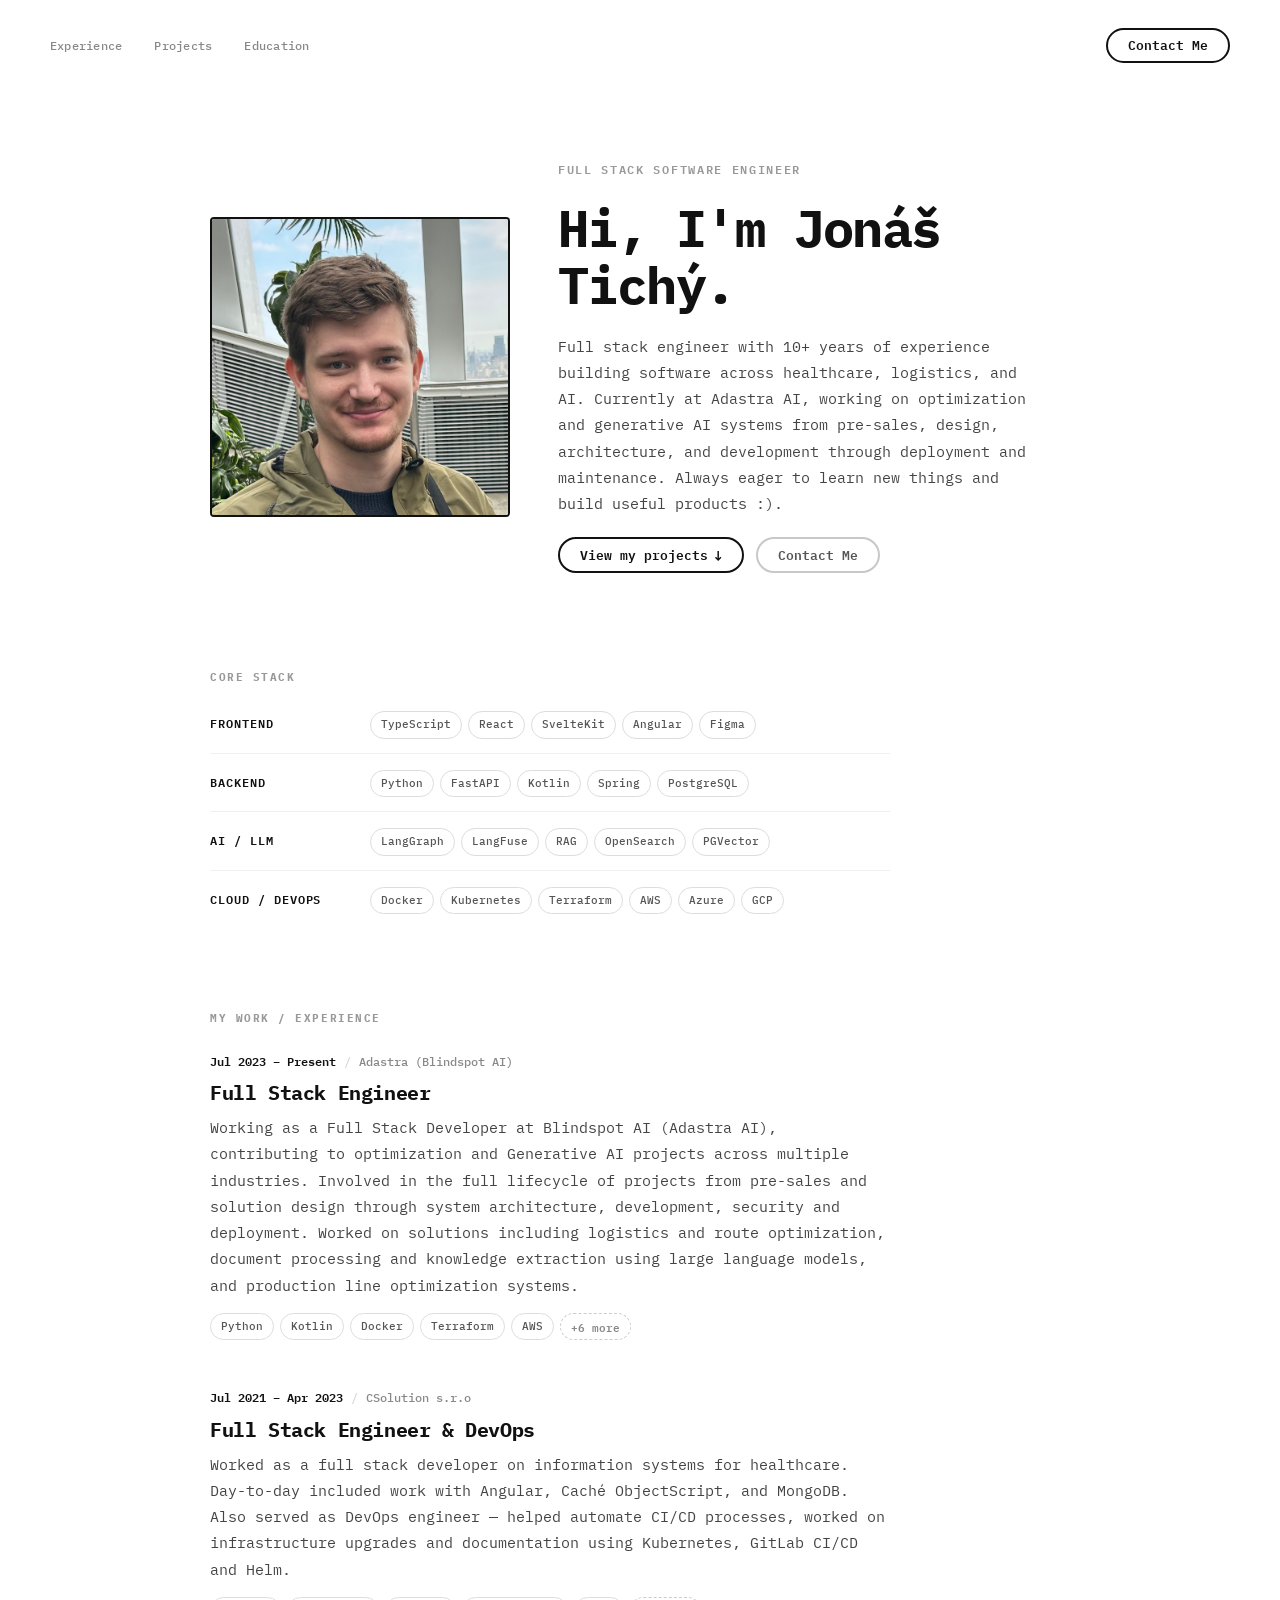
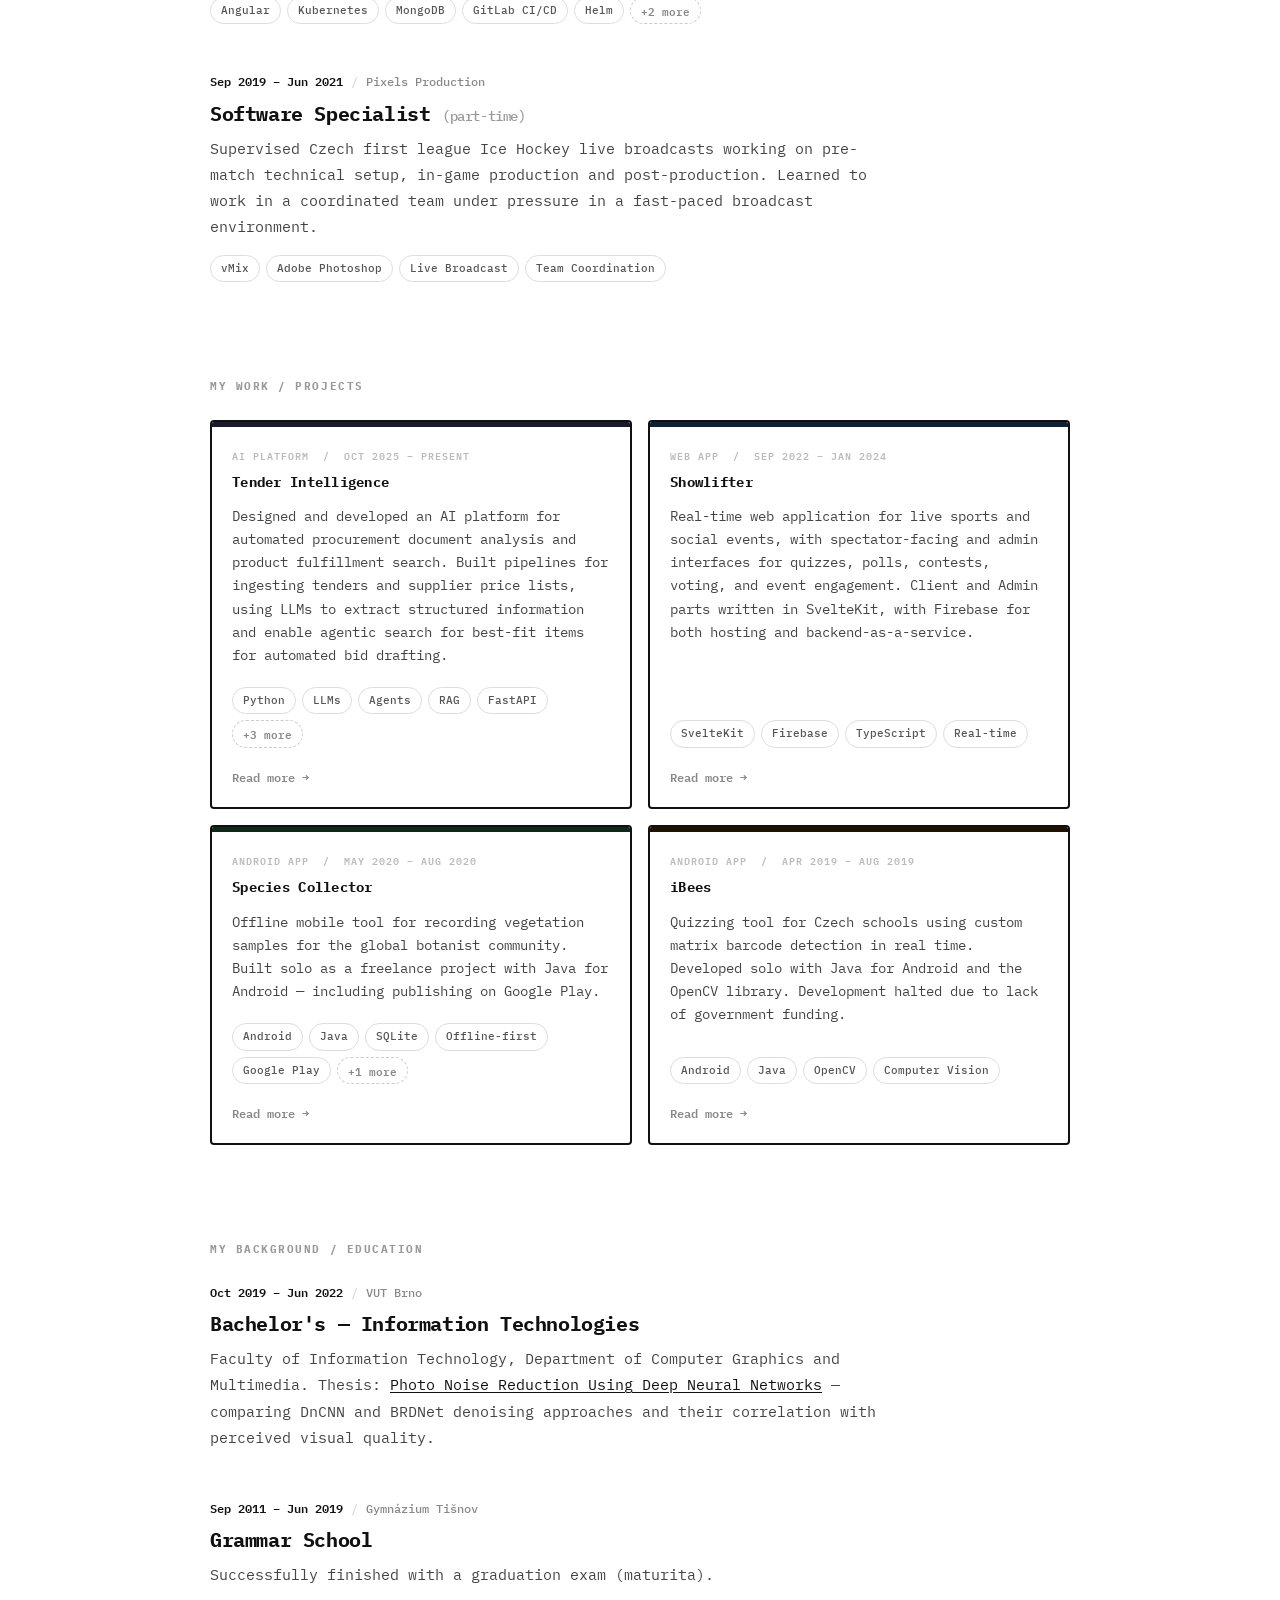
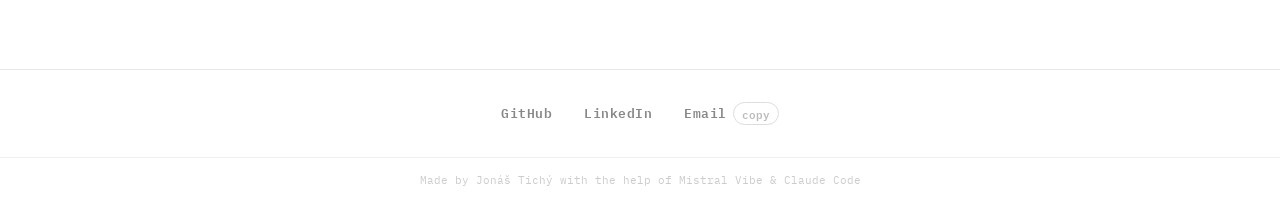
==== commit 8ac8c908: "Fix Blindspot AI start date to Jul 2023 Co-Authored-By: Claude Opus 4.8 (1M context) <noreply@anthro" ====
--- a/index.html
+++ b/index.html
@@ -139,7 +139,7 @@
         <div class="experience-list">
           <div class="experience-item">
             <div class="experience-meta">
-              <span class="experience-period">May 2024 – Present</span>
+              <span class="experience-period">Jul 2023 – Present</span>
               <span class="experience-sep" aria-hidden="true">/</span>
               <span class="experience-org">Adastra (Blindspot AI)</span>
             </div>
